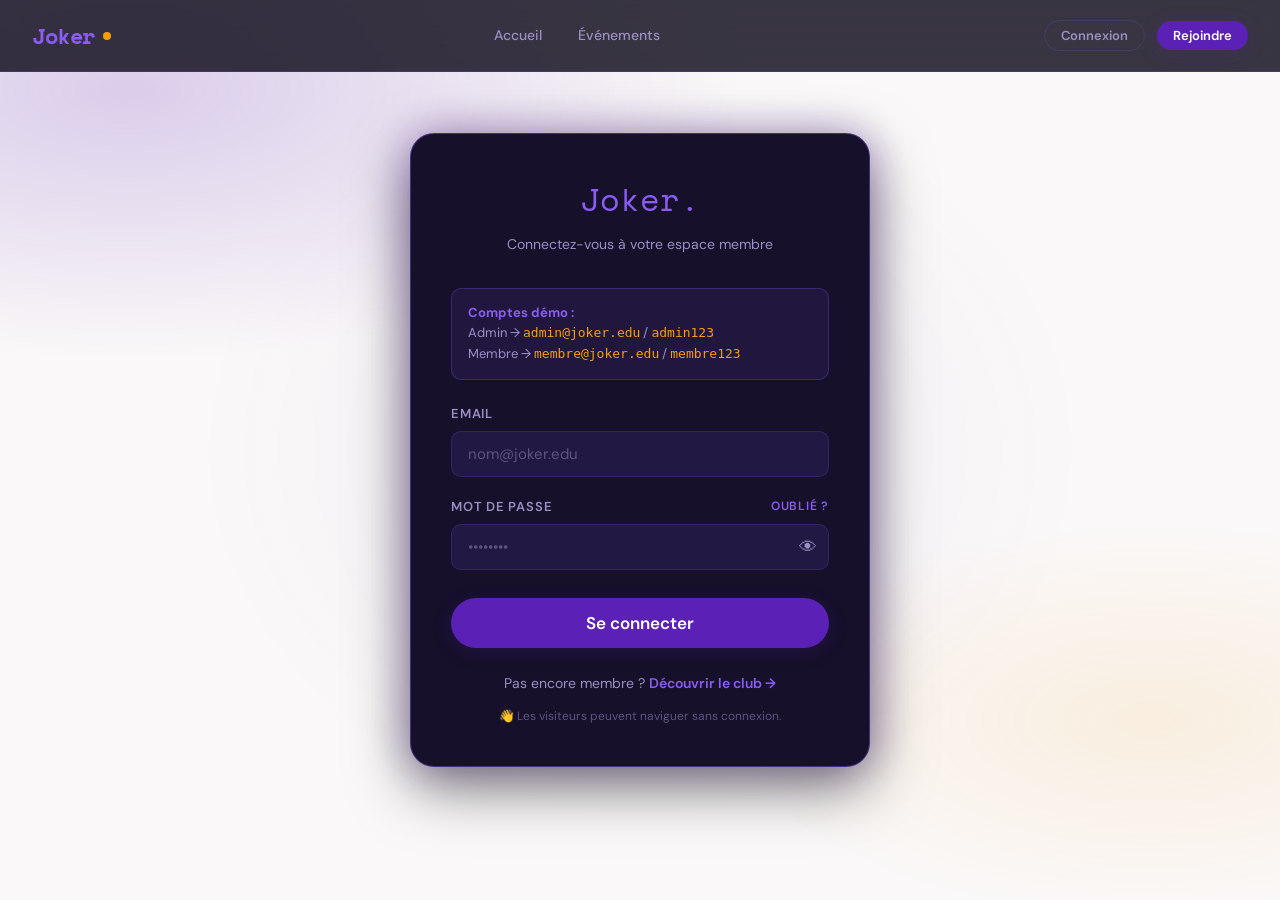
==== login.html @ bd56bf36 "first commit" ====
<!DOCTYPE html>
<html lang="fr">
<head>
  <meta charset="utf-8"/>
  <meta name="viewport" content="width=device-width, initial-scale=1.0"/>
  <title>Connexion — Joker University Club</title>
  <link rel="stylesheet" href="css/styles.css"/>
</head>
<body>

  <div id="nav-root"></div>

  <div class="login-page">
    <div class="login-card anim-scale">

      <div class="login-logo">Joker.</div>
      <p class="login-sub">Connectez-vous à votre espace membre</p>

      <!-- Demo info -->
      <div style="background:rgba(139,92,246,0.1);border:1px solid rgba(139,92,246,0.25);border-radius:var(--radius-md);padding:0.875rem 1rem;margin-bottom:1.5rem;font-size:0.8125rem;color:var(--text-muted);">
        <strong style="color:var(--primary-light);">Comptes démo :</strong><br>
        Admin → <code style="color:var(--accent);">admin@joker.edu</code> / <code style="color:var(--accent);">admin123</code><br>
        Membre → <code style="color:var(--accent);">membre@joker.edu</code> / <code style="color:var(--accent);">membre123</code>
      </div>

      <form id="login-form">
        <div class="form-group">
          <label class="form-label">Email</label>
          <input class="form-input" id="login-email" type="email" placeholder="nom@joker.edu" required/>
          <div class="form-error" id="err-email">Email invalide.</div>
        </div>
        <div class="form-group">
          <label class="form-label" style="display:flex;justify-content:space-between;">
            <span>Mot de passe</span>
            <a href="#" style="font-size:0.75rem;color:var(--primary-light);">Oublié ?</a>
          </label>
          <div style="position:relative;">
            <input class="form-input" id="login-password" type="password" placeholder="••••••••" required
                   style="padding-right:2.75rem;"/>
            <button type="button" id="toggle-pwd"
                    style="position:absolute;right:0.75rem;top:50%;transform:translateY(-50%);background:none;border:none;color:var(--text-muted);cursor:pointer;font-size:1.125rem;">
              👁
            </button>
          </div>
          <div class="form-error" id="err-password">Mot de passe incorrect.</div>
        </div>

        <button type="submit" class="btn btn-primary btn-block btn-lg" id="login-btn"
                style="margin-top:0.5rem;">
          Se connecter
        </button>
      </form>

      <p style="text-align:center;margin-top:1.5rem;font-size:0.875rem;color:var(--text-muted);">
        Pas encore membre ?
        <a href="index.html" style="color:var(--primary-light);font-weight:600;">
          Découvrir le club →
        </a>
      </p>

      <p style="text-align:center;margin-top:0.75rem;font-size:0.75rem;color:var(--text-faint);">
        👋 Les visiteurs peuvent naviguer sans connexion.
      </p>
    </div>
  </div>

  <div id="toast-container"></div>

  <script src="js/navigation.js"></script>
  <script src="js/login.js"></script>
</body>
</html>
---- css/styles.css ----
/* ============================================================
   JOKER UNIVERSITY CLUB — Global Styles
   Font: Clash Display + DM Sans
   Theme: Bold editorial, deep violet + amber accent
   ============================================================ */

@import url('https://fonts.googleapis.com/css2?family=DM+Sans:ital,wght@0,300;0,400;0,500;0,600;0,700;1,400&family=Space+Mono:wght@400;700&display=swap');

/* --- Design Tokens --- */
:root {
  --primary:        #5b21b6;
  --primary-dark:   #3b0e8f;
  --primary-light:  #8b5cf6;
  --primary-glow:   rgba(91,33,182,0.18);
  --accent:         #f59e0b;
  --accent-dark:    #d97706;
  --accent-light:   #fde68a;
  --danger:         #dc2626;
  --success:        #059669;
  --warning:        #d97706;

  --bg:             #faf8f8;
  --bg-card:        #16102a;
  --bg-card-hover:  #1e1638;
  --bg-elevated:    #211843;
  --border:         rgba(139,92,246,0.18);
  --border-bright:  rgba(139,92,246,0.4);

  --text:           #f0ebff;
  --text-muted:     #9b8fc4;
  --text-faint:     #5e5480;

  --font-display:   'Space Mono', monospace;
  --font-body:      'DM Sans', sans-serif;

  --radius-sm:  0.375rem;
  --radius-md:  0.625rem;
  --radius-lg:  1rem;
  --radius-xl:  1.5rem;
  --radius-full: 9999px;

  --shadow-sm:  0 2px 8px rgba(0,0,0,0.3);
  --shadow-md:  0 8px 32px rgba(0,0,0,0.4);
  --shadow-lg:  0 20px 60px rgba(0,0,0,0.5);
  --shadow-glow: 0 0 40px rgba(91,33,182,0.35);
  --shadow-accent: 0 0 40px rgba(245,158,11,0.25);

  --nav-h: 72px;
  --transition: 0.22s cubic-bezier(0.4,0,0.2,1);
}

/* --- Reset --- */
*, *::before, *::after { box-sizing: border-box; margin: 0; padding: 0; }
html { scroll-behavior: smooth; }
body {
  font-family: var(--font-body);
  background: var(--bg);
  color: var(--text);
  line-height: 1.6;
  -webkit-font-smoothing: antialiased;
  overflow-x: hidden;
}
img { max-width: 100%; display: block; }
a { text-decoration: none; color: inherit; }
input, select, button, textarea { font-family: var(--font-body); }
ul { list-style: none; }

/* --- Animated background --- */
body::before {
  content: '';
  position: fixed;
  inset: 0;
  background:
    radial-gradient(ellipse 80% 50% at 10% 10%, rgba(91,33,182,0.2) 0%, transparent 60%),
    radial-gradient(ellipse 60% 40% at 90% 80%, rgba(245,158,11,0.1) 0%, transparent 55%),
    radial-gradient(ellipse 50% 60% at 50% 50%, rgba(91,33,182,0.05) 0%, transparent 70%);
  pointer-events: none;
  z-index: 0;
}

/* ============================================================
   NAVIGATION
   ============================================================ */
.nav-header {
  position: fixed;
  top: 0; left: 0; right: 0;
  height: var(--nav-h);
  z-index: 100;
  background: rgba(14,10,26,0.82);
  backdrop-filter: blur(24px);
  -webkit-backdrop-filter: blur(24px);
  border-bottom: 1px solid var(--border);
}
.nav-inner {
  max-width: 1320px;
  margin: 0 auto;
  height: 100%;
  padding: 0 2rem;
  display: flex;
  align-items: center;
  justify-content: space-between;
  gap: 2rem;
}
.nav-logo {
  font-family: var(--font-display);
  font-size: 1.375rem;
  font-weight: 700;
  color: var(--primary-light);
  letter-spacing: -0.02em;
  cursor: pointer;
  transition: color var(--transition);
  display: flex;
  align-items: center;
  gap: 0.5rem;
}
.nav-logo .logo-dot {
  width: 8px; height: 8px;
  background: var(--accent);
  border-radius: 50%;
  display: inline-block;
  animation: pulse-dot 2s infinite;
}
@keyframes pulse-dot {
  0%,100% { opacity: 1; transform: scale(1); }
  50% { opacity: 0.5; transform: scale(0.7); }
}
.nav-links {
  display: flex;
  align-items: center;
  gap: 0.25rem;
}
.nav-links a {
  font-size: 0.875rem;
  font-weight: 500;
  color: var(--text-muted);
  padding: 0.5rem 1rem;
  border-radius: var(--radius-md);
  transition: color var(--transition), background var(--transition);
  position: relative;
}
.nav-links a:hover { color: var(--text); background: rgba(255,255,255,0.05); }
.nav-links a.active { color: var(--primary-light); }
.nav-links a.active::after {
  content: '';
  position: absolute;
  bottom: 2px; left: 50%;
  transform: translateX(-50%);
  width: 4px; height: 4px;
  background: var(--accent);
  border-radius: 50%;
}
.nav-actions { display: flex; align-items: center; gap: 0.75rem; }

/* User badge shown when logged in */
.nav-user-badge {
  display: none;
  align-items: center;
  gap: 0.5rem;
  padding: 0.375rem 0.875rem;
  background: var(--bg-elevated);
  border: 1px solid var(--border);
  border-radius: var(--radius-full);
  font-size: 0.8125rem;
  font-weight: 600;
  color: var(--primary-light);
}
.nav-user-badge.visible { display: flex; }
.nav-user-dot {
  width: 7px; height: 7px;
  background: var(--success);
  border-radius: 50%;
}

/* ============================================================
   BUTTONS
   ============================================================ */
.btn {
  display: inline-flex;
  align-items: center;
  justify-content: center;
  gap: 0.5rem;
  padding: 0.625rem 1.5rem;
  border-radius: var(--radius-full);
  font-family: var(--font-body);
  font-size: 0.9375rem;
  font-weight: 600;
  border: none;
  cursor: pointer;
  transition: all var(--transition);
  white-space: nowrap;
  position: relative;
  overflow: hidden;
}
.btn::after {
  content: '';
  position: absolute;
  inset: 0;
  background: rgba(255,255,255,0);
  transition: background 0.15s;
}
.btn:hover::after { background: rgba(255,255,255,0.07); }
.btn:active { transform: scale(0.96); }

.btn-primary {
  background: var(--primary);
  color: #fff;
  box-shadow: 0 4px 20px var(--primary-glow);
}
.btn-primary:hover { background: var(--primary-dark); box-shadow: var(--shadow-glow); }

.btn-accent {
  background: var(--accent);
  color: #1a0e00;
  box-shadow: 0 4px 20px rgba(245,158,11,0.25);
}
.btn-accent:hover { background: var(--accent-dark); box-shadow: var(--shadow-accent); }

.btn-outline {
  background: transparent;
  color: var(--primary-light);
  border: 1.5px solid var(--border-bright);
}
.btn-outline:hover { background: var(--primary-glow); border-color: var(--primary-light); }

.btn-ghost {
  background: transparent;
  color: var(--text-muted);
  border: 1.5px solid var(--border);
}
.btn-ghost:hover { color: var(--text); background: rgba(255,255,255,0.05); }

.btn-danger {
  background: var(--danger);
  color: #fff;
}
.btn-danger:hover { background: #b91c1c; }

.btn-sm { padding: 0.375rem 1rem; font-size: 0.8125rem; }
.btn-lg { padding: 0.875rem 2.5rem; font-size: 1.0625rem; }
.btn-block { width: 100%; }

.btn-icon {
  width: 36px; height: 36px;
  padding: 0;
  border-radius: var(--radius-md);
  background: var(--bg-elevated);
  border: 1px solid var(--border);
  color: var(--text-muted);
  display: inline-flex;
  align-items: center;
  justify-content: center;
  cursor: pointer;
  transition: all var(--transition);
}
.btn-icon:hover { color: var(--text); border-color: var(--border-bright); }
.btn-icon svg { width: 16px; height: 16px; }

/* ============================================================
   LAYOUT
   ============================================================ */
.page-wrapper {
  padding-top: var(--nav-h);
  min-height: 100vh;
  position: relative;
  z-index: 1;
}
.container {
  max-width: 1320px;
  margin: 0 auto;
  padding: 0 2rem;
}
.section { padding: 5rem 0; }
.section-sm { padding: 3rem 0; }

/* ============================================================
   CARDS
   ============================================================ */
.card {
  background: var(--bg-card);
  border: 1px solid var(--border);
  border-radius: var(--radius-lg);
  transition: transform var(--transition), box-shadow var(--transition), border-color var(--transition);
  overflow: hidden;
}
.card:hover {
  transform: translateY(-4px);
  box-shadow: var(--shadow-lg);
  border-color: var(--border-bright);
}

/* ============================================================
   BADGES
   ============================================================ */
.badge {
  display: inline-flex;
  align-items: center;
  gap: 0.3rem;
  padding: 0.2rem 0.7rem;
  border-radius: var(--radius-full);
  font-size: 0.6875rem;
  font-weight: 700;
  text-transform: uppercase;
  letter-spacing: 0.07em;
}
.badge-primary  { background: rgba(91,33,182,0.25); color: var(--primary-light); border: 1px solid rgba(91,33,182,0.4); }
.badge-accent   { background: rgba(245,158,11,0.2); color: var(--accent); border: 1px solid rgba(245,158,11,0.35); }
.badge-success  { background: rgba(5,150,105,0.2); color: #34d399; border: 1px solid rgba(5,150,105,0.35); }
.badge-danger   { background: rgba(220,38,38,0.2); color: #f87171; border: 1px solid rgba(220,38,38,0.35); }
.badge-muted    { background: rgba(255,255,255,0.06); color: var(--text-muted); border: 1px solid var(--border); }

/* ============================================================
   FORMS
   ============================================================ */
.form-group { margin-bottom: 1.25rem; }
.form-label {
  display: block;
  font-size: 0.8125rem;
  font-weight: 600;
  color: var(--text-muted);
  margin-bottom: 0.4rem;
  text-transform: uppercase;
  letter-spacing: 0.06em;
}
.form-input, .form-select, .form-textarea {
  width: 100%;
  background: var(--bg-elevated);
  border: 1px solid var(--border);
  border-radius: var(--radius-md);
  padding: 0.75rem 1rem;
  font-family: var(--font-body);
  font-size: 0.9375rem;
  color: var(--text);
  outline: none;
  transition: border-color var(--transition), box-shadow var(--transition);
}
.form-input:focus, .form-select:focus, .form-textarea:focus {
  border-color: var(--primary-light);
  box-shadow: 0 0 0 3px rgba(139,92,246,0.15);
}
.form-input::placeholder, .form-textarea::placeholder { color: var(--text-faint); }
.form-select { cursor: pointer; }
.form-select option { background: var(--bg-elevated); }
.form-textarea { resize: vertical; min-height: 100px; }
.form-row { display: grid; grid-template-columns: 1fr 1fr; gap: 1rem; }
.form-error {
  font-size: 0.75rem;
  color: #f87171;
  margin-top: 0.3rem;
  display: none;
}
.form-error.show { display: block; }

/* ============================================================
   MODAL
   ============================================================ */
.modal-overlay {
  position: fixed;
  inset: 0;
  background: rgba(0,0,0,0.7);
  backdrop-filter: blur(6px);
  z-index: 200;
  display: none;
  align-items: center;
  justify-content: center;
  padding: 2rem;
  animation: fadeIn 0.2s ease;
}
.modal-overlay.open { display: flex; }
.modal {
  background: var(--bg-card);
  border: 1px solid var(--border-bright);
  border-radius: var(--radius-xl);
  padding: 2rem;
  width: 100%;
  max-width: 520px;
  max-height: 90vh;
  overflow-y: auto;
  position: relative;
  animation: slideUp 0.3s cubic-bezier(0.16,1,0.3,1);
}
.modal-header {
  display: flex;
  align-items: center;
  justify-content: space-between;
  margin-bottom: 1.5rem;
}
.modal-title {
  font-family: var(--font-display);
  font-size: 1.125rem;
  font-weight: 700;
  color: var(--text);
}
.modal-close {
  background: none;
  border: none;
  color: var(--text-muted);
  cursor: pointer;
  font-size: 1.5rem;
  line-height: 1;
  padding: 0.25rem;
  transition: color var(--transition);
}
.modal-close:hover { color: var(--text); }

/* ============================================================
   TOAST
   ============================================================ */
#toast-container {
  position: fixed;
  bottom: 1.5rem;
  right: 1.5rem;
  z-index: 9999;
  display: flex;
  flex-direction: column;
  gap: 0.5rem;
  pointer-events: none;
}
.toast {
  padding: 0.875rem 1.25rem;
  border-radius: var(--radius-md);
  font-size: 0.875rem;
  font-weight: 600;
  color: #fff;
  pointer-events: auto;
  animation: slideUp 0.3s cubic-bezier(0.16,1,0.3,1);
  display: flex;
  align-items: center;
  gap: 0.625rem;
  min-width: 260px;
  max-width: 360px;
  border: 1px solid rgba(255,255,255,0.12);
  backdrop-filter: blur(12px);
}
.toast.success  { background: rgba(5,150,105,0.9); }
.toast.error    { background: rgba(220,38,38,0.9); }
.toast.warning  { background: rgba(217,119,6,0.9); }
.toast.info     { background: rgba(91,33,182,0.9); }
.toast.removing {
  opacity: 0;
  transform: translateX(16px);
  transition: all 0.25s ease;
}

/* ============================================================
   FOOTER
   ============================================================ */
.site-footer {
  background: var(--bg-card);
  border-top: 1px solid var(--border);
  padding: 3rem 0 2rem;
  position: relative;
  z-index: 1;
}
.footer-grid {
  display: grid;
  grid-template-columns: 1fr 1fr 1fr 1fr;
  gap: 2rem;
}
.footer-brand-name {
  font-family: var(--font-display);
  font-size: 1.25rem;
  color: var(--primary-light);
  margin-bottom: 0.75rem;
}
.footer-brand-desc { font-size: 0.875rem; color: var(--text-muted); line-height: 1.7; }
.footer-col-title {
  font-size: 0.6875rem;
  font-weight: 700;
  text-transform: uppercase;
  letter-spacing: 0.1em;
  color: var(--text-faint);
  margin-bottom: 1rem;
}
.footer-col ul { display: flex; flex-direction: column; gap: 0.5rem; }
.footer-col a { font-size: 0.875rem; color: var(--text-muted); transition: color var(--transition); }
.footer-col a:hover { color: var(--primary-light); }
.footer-bottom {
  margin-top: 2.5rem;
  padding-top: 1.5rem;
  border-top: 1px solid var(--border);
  display: flex;
  justify-content: space-between;
  align-items: center;
  flex-wrap: wrap;
  gap: 1rem;
  font-size: 0.75rem;
  color: var(--text-faint);
}

/* ============================================================
   PAGE-SPECIFIC: HERO
   ============================================================ */
.hero {
  padding: 7rem 0 5rem;
  text-align: center;
  position: relative;
}
.hero-eyebrow {
  display: inline-flex;
  align-items: center;
  gap: 0.5rem;
  padding: 0.375rem 1rem;
  background: rgba(139,92,246,0.12);
  border: 1px solid rgba(139,92,246,0.3);
  border-radius: var(--radius-full);
  font-size: 0.8125rem;
  font-weight: 600;
  color: var(--primary-light);
  letter-spacing: 0.04em;
  margin-bottom: 1.5rem;
}
.hero-eyebrow .dot { width: 6px; height: 6px; background: var(--accent); border-radius: 50%; }
.hero-title {
  font-family: var(--font-display);
  font-size: clamp(2.5rem, 6vw, 4.5rem);
  font-weight: 700;
  line-height: 1.08;
  letter-spacing: -0.03em;
  margin-bottom: 1.5rem;
}
.hero-title .highlight {
  color: var(--primary-light);
  position: relative;
}
.hero-title .accent { color: var(--accent); }
.hero-sub {
  font-size: 1.125rem;
  color: var(--text-muted);
  max-width: 540px;
  margin: 0 auto 2.5rem;
  line-height: 1.75;
}
.hero-actions { display: flex; align-items: center; justify-content: center; gap: 1rem; flex-wrap: wrap; }

/* Stats row */
.stats-row {
  display: flex;
  align-items: center;
  justify-content: center;
  gap: 3rem;
  flex-wrap: wrap;
  padding: 2rem 0;
}
.stat-item { text-align: center; }
.stat-value {
  font-family: var(--font-display);
  font-size: 2rem;
  font-weight: 700;
  color: var(--primary-light);
  line-height: 1;
}
.stat-label { font-size: 0.75rem; color: var(--text-muted); text-transform: uppercase; letter-spacing: 0.08em; margin-top: 0.25rem; }

/* ============================================================
   EVENT CARDS
   ============================================================ */
.events-grid {
  display: grid;
  grid-template-columns: repeat(auto-fill, minmax(320px, 1fr));
  gap: 1.5rem;
}
.event-card {
  background: var(--bg-card);
  border: 1px solid var(--border);
  border-radius: var(--radius-lg);
  overflow: hidden;
  transition: transform var(--transition), box-shadow var(--transition), border-color var(--transition);
  display: flex;
  flex-direction: column;
}
.event-card:hover {
  transform: translateY(-6px);
  box-shadow: 0 24px 60px rgba(0,0,0,0.5), var(--shadow-glow);
  border-color: var(--border-bright);
}
.event-img {
  height: 180px;
  position: relative;
  overflow: hidden;
  background: linear-gradient(135deg, var(--primary-dark), var(--bg-elevated));
  display: flex;
  align-items: center;
  justify-content: center;
}
.event-img-emoji { font-size: 3.5rem; }
.event-img-overlay {
  position: absolute;
  inset: 0;
  background: linear-gradient(to bottom, transparent 40%, rgba(0,0,0,0.6));
}
.event-img-badge {
  position: absolute;
  top: 0.75rem; left: 0.75rem;
}
.event-body { padding: 1.25rem; flex: 1; display: flex; flex-direction: column; }
.event-meta {
  display: flex;
  align-items: center;
  gap: 0.75rem;
  font-size: 0.75rem;
  color: var(--text-faint);
  margin-bottom: 0.625rem;
}
.event-title {
  font-family: var(--font-display);
  font-size: 1rem;
  font-weight: 700;
  color: var(--text);
  margin-bottom: 0.5rem;
  line-height: 1.35;
}
.event-desc {
  font-size: 0.875rem;
  color: var(--text-muted);
  line-height: 1.6;
  flex: 1;
  margin-bottom: 1.25rem;
}
.event-footer {
  display: flex;
  align-items: center;
  justify-content: space-between;
  padding-top: 1rem;
  border-top: 1px solid var(--border);
  gap: 0.5rem;
}
.event-participants {
  font-size: 0.75rem;
  color: var(--text-muted);
  display: flex;
  align-items: center;
  gap: 0.375rem;
}

/* ============================================================
   MEETING CARDS (GRID)
   ============================================================ */
.meetings-grid {
  display: grid;
  grid-template-columns: repeat(auto-fill, minmax(280px, 1fr));
  gap: 1.25rem;
}
.meeting-card {
  background: var(--bg-card);
  border: 1px solid var(--border);
  border-radius: var(--radius-lg);
  padding: 1.5rem;
  transition: transform var(--transition), border-color var(--transition);
}
.meeting-card:hover { transform: translateY(-3px); border-color: var(--border-bright); }
.meeting-card-header {
  display: flex;
  align-items: flex-start;
  justify-content: space-between;
  margin-bottom: 1rem;
}
.meeting-type-icon {
  width: 44px; height: 44px;
  border-radius: var(--radius-md);
  background: var(--primary-glow);
  border: 1px solid rgba(139,92,246,0.3);
  display: flex;
  align-items: center;
  justify-content: center;
  font-size: 1.25rem;
}
.meeting-title {
  font-family: var(--font-display);
  font-size: 0.9375rem;
  font-weight: 700;
  color: var(--text);
  margin-bottom: 0.375rem;
}
.meeting-meta { font-size: 0.8125rem; color: var(--text-muted); }

/* ============================================================
   TASK ITEMS
   ============================================================ */
.task-list { display: flex; flex-direction: column; gap: 0.625rem; }
.task-item {
  background: var(--bg-card);
  border: 1px solid var(--border);
  border-radius: var(--radius-md);
  padding: 1rem 1.25rem;
  display: flex;
  align-items: center;
  gap: 1rem;
  transition: all var(--transition);
}
.task-item:hover { border-color: var(--border-bright); background: var(--bg-card-hover); }
.task-item.done { opacity: 0.5; }
.task-item.done .task-title { text-decoration: line-through; }
.task-check {
  width: 20px; height: 20px;
  border-radius: 5px;
  border: 2px solid var(--border-bright);
  background: transparent;
  cursor: pointer;
  display: flex;
  align-items: center;
  justify-content: center;
  transition: all var(--transition);
  flex-shrink: 0;
}
.task-check.checked { background: var(--primary); border-color: var(--primary); }
.task-check.checked::after { content: '✓'; font-size: 0.75rem; color: #fff; }
.task-title { font-weight: 500; font-size: 0.9375rem; flex: 1; }
.task-due { font-size: 0.75rem; color: var(--text-muted); }
.task-priority-bar {
  width: 4px;
  align-self: stretch;
  border-radius: 4px;
  flex-shrink: 0;
}
.priority-high { background: var(--danger); }
.priority-med  { background: var(--accent); }
.priority-low  { background: var(--success); }

/* ============================================================
   DASHBOARD COMPONENTS
   ============================================================ */
.dash-grid {
  display: grid;
  grid-template-columns: repeat(auto-fill, minmax(220px, 1fr));
  gap: 1.25rem;
  margin-bottom: 2.5rem;
}
.dash-card {
  background: var(--bg-card);
  border: 1px solid var(--border);
  border-radius: var(--radius-lg);
  padding: 1.5rem;
  transition: all var(--transition);
}
.dash-card:hover { border-color: var(--border-bright); box-shadow: var(--shadow-md); }
.dash-card-icon {
  font-size: 2rem;
  margin-bottom: 0.75rem;
}
.dash-card-value {
  font-family: var(--font-display);
  font-size: 2rem;
  font-weight: 700;
  color: var(--primary-light);
  line-height: 1;
  margin-bottom: 0.25rem;
}
.dash-card-label { font-size: 0.8125rem; color: var(--text-muted); }

.section-header {
  display: flex;
  align-items: center;
  justify-content: space-between;
  margin-bottom: 1.25rem;
  flex-wrap: wrap;
  gap: 0.75rem;
}
.section-title {
  font-family: var(--font-display);
  font-size: 1.125rem;
  font-weight: 700;
  color: var(--text);
}

/* Members table */
.members-table {
  width: 100%;
  border-collapse: collapse;
  font-size: 0.875rem;
}
.members-table th {
  text-align: left;
  padding: 0.75rem 1rem;
  font-size: 0.6875rem;
  font-weight: 700;
  text-transform: uppercase;
  letter-spacing: 0.08em;
  color: var(--text-faint);
  border-bottom: 1px solid var(--border);
}
.members-table td {
  padding: 0.875rem 1rem;
  border-bottom: 1px solid rgba(139,92,246,0.07);
  color: var(--text-muted);
  transition: background var(--transition);
}
.members-table tr:hover td { background: rgba(255,255,255,0.02); }
.member-name { font-weight: 600; color: var(--text); }
.member-avatar {
  width: 32px; height: 32px;
  border-radius: 50%;
  background: linear-gradient(135deg, var(--primary), var(--primary-light));
  display: inline-flex;
  align-items: center;
  justify-content: center;
  font-size: 0.8125rem;
  font-weight: 700;
  color: #fff;
  margin-right: 0.5rem;
}

/* ============================================================
   LOGIN PAGE
   ============================================================ */
.login-page {
  min-height: 100vh;
  display: flex;
  align-items: center;
  justify-content: center;
  padding: 2rem;
  position: relative;
  z-index: 1;
}
.login-card {
  background: var(--bg-card);
  border: 1px solid var(--border-bright);
  border-radius: var(--radius-xl);
  padding: 2.5rem;
  width: 100%;
  max-width: 460px;
  box-shadow: var(--shadow-lg), var(--shadow-glow);
}
.login-logo {
  text-align: center;
  font-family: var(--font-display);
  font-size: 2rem;
  color: var(--primary-light);
  margin-bottom: 0.5rem;
}
.login-sub {
  text-align: center;
  font-size: 0.875rem;
  color: var(--text-muted);
  margin-bottom: 2rem;
}
.role-pills {
  display: flex;
  background: var(--bg-elevated);
  padding: 4px;
  border-radius: var(--radius-full);
  margin-bottom: 1.75rem;
}
.role-pill {
  flex: 1;
  text-align: center;
  padding: 0.5rem;
  border-radius: var(--radius-full);
  font-size: 0.8125rem;
  font-weight: 600;
  color: var(--text-muted);
  cursor: pointer;
  transition: all var(--transition);
  border: none;
  background: transparent;
}
.role-pill.active { background: var(--primary); color: #fff; }

/* ============================================================
   PAGE HERO VARIATION (for inner pages)
   ============================================================ */
.page-hero {
  padding: 3.5rem 0 2.5rem;
  border-bottom: 1px solid var(--border);
  margin-bottom: 3rem;
}
.page-hero-inner {
  display: flex;
  align-items: flex-end;
  justify-content: space-between;
  gap: 2rem;
  flex-wrap: wrap;
}
.page-hero h1 {
  font-family: var(--font-display);
  font-size: clamp(1.75rem, 4vw, 2.75rem);
  font-weight: 700;
  line-height: 1.1;
  letter-spacing: -0.03em;
}
.page-hero p {
  color: var(--text-muted);
  margin-top: 0.5rem;
  font-size: 0.9375rem;
  max-width: 480px;
}

/* ============================================================
   FILTERS BAR
   ============================================================ */
.filters-bar {
  display: flex;
  align-items: center;
  gap: 1rem;
  margin-bottom: 2rem;
  flex-wrap: wrap;
}
.filter-pill {
  padding: 0.4375rem 1.125rem;
  border-radius: var(--radius-full);
  font-size: 0.8125rem;
  font-weight: 600;
  border: 1.5px solid var(--border);
  background: transparent;
  color: var(--text-muted);
  cursor: pointer;
  transition: all var(--transition);
}
.filter-pill:hover { border-color: var(--border-bright); color: var(--text); }
.filter-pill.active { background: var(--primary); border-color: var(--primary); color: #fff; }
.search-input-wrap { flex: 1; max-width: 280px; position: relative; }
.search-input-wrap input {
  width: 100%;
  background: var(--bg-card);
  border: 1px solid var(--border);
  border-radius: var(--radius-full);
  padding: 0.5rem 1rem 0.5rem 2.25rem;
  font-size: 0.875rem;
  color: var(--text);
  outline: none;
  transition: border-color var(--transition);
}
.search-input-wrap input:focus { border-color: var(--border-bright); }
.search-input-wrap input::placeholder { color: var(--text-faint); }
.search-icon {
  position: absolute;
  left: 0.75rem; top: 50%;
  transform: translateY(-50%);
  color: var(--text-faint);
  font-size: 0.875rem;
}

/* ============================================================
   INSCRIPTION FORM (for event registration)
   ============================================================ */
.inscription-success {
  text-align: center;
  padding: 2rem 0;
  display: none;
}
.inscription-success.show { display: block; }
.inscription-success .success-icon { font-size: 3rem; margin-bottom: 1rem; }
.inscription-success h3 {
  font-family: var(--font-display);
  font-size: 1.25rem;
  color: var(--text);
  margin-bottom: 0.5rem;
}
.inscription-success p { color: var(--text-muted); font-size: 0.9375rem; }

/* ============================================================
   ATTENDANCE
   ============================================================ */
.attendance-row {
  display: flex;
  align-items: center;
  gap: 1rem;
  padding: 0.75rem 1rem;
  border-radius: var(--radius-md);
  border: 1px solid var(--border);
  background: var(--bg-card);
  margin-bottom: 0.5rem;
  transition: all var(--transition);
}
.attendance-row.present { border-color: rgba(5,150,105,0.4); background: rgba(5,150,105,0.06); }
.attendance-check { cursor: pointer; accent-color: var(--primary); width: 18px; height: 18px; }

/* ============================================================
   ANIMATIONS
   ============================================================ */
@keyframes fadeIn   { from { opacity: 0; } to { opacity: 1; } }
@keyframes slideUp  { from { opacity: 0; transform: translateY(16px); } to { opacity: 1; transform: translateY(0); } }
@keyframes slideIn  { from { opacity: 0; transform: translateX(-20px); } to { opacity: 1; transform: translateX(0); } }
@keyframes scaleIn  { from { opacity: 0; transform: scale(0.92); } to { opacity: 1; transform: scale(1); } }
@keyframes glow     { 0%,100% { box-shadow: 0 0 20px rgba(91,33,182,0.2); } 50% { box-shadow: 0 0 40px rgba(91,33,182,0.45); } }

.anim-fade { animation: fadeIn 0.4s ease; }
.anim-up   { animation: slideUp 0.4s cubic-bezier(0.16,1,0.3,1); }
.anim-scale { animation: scaleIn 0.35s cubic-bezier(0.16,1,0.3,1); }

/* Staggered children */
.stagger > * { animation: slideUp 0.5s cubic-bezier(0.16,1,0.3,1) both; }
.stagger > *:nth-child(1) { animation-delay: 0.05s; }
.stagger > *:nth-child(2) { animation-delay: 0.1s; }
.stagger > *:nth-child(3) { animation-delay: 0.15s; }
.stagger > *:nth-child(4) { animation-delay: 0.2s; }
.stagger > *:nth-child(5) { animation-delay: 0.25s; }
.stagger > *:nth-child(6) { animation-delay: 0.3s; }

/* ============================================================
   TABS
   ============================================================ */
.tab-bar {
  display: flex;
  background: var(--bg-elevated);
  padding: 4px;
  border-radius: var(--radius-full);
  gap: 2px;
}
.tab-btn {
  padding: 0.5rem 1.25rem;
  border-radius: var(--radius-full);
  border: none;
  background: transparent;
  font-family: var(--font-body);
  font-size: 0.875rem;
  font-weight: 600;
  color: var(--text-muted);
  cursor: pointer;
  transition: all var(--transition);
}
.tab-btn.active { background: var(--primary); color: #fff; }
.tab-content { display: none; }
.tab-content.active { display: block; animation: fadeIn 0.25s ease; }

/* ============================================================
   EMPTY STATE
   ============================================================ */
.empty-state {
  text-align: center;
  padding: 3rem 2rem;
  color: var(--text-muted);
}
.empty-state-icon { font-size: 2.5rem; margin-bottom: 0.75rem; }
.empty-state h3 { font-family: var(--font-display); margin-bottom: 0.5rem; color: var(--text); }

/* ============================================================
   RESPONSIVE
   ============================================================ */
@media (max-width: 1024px) {
  .footer-grid { grid-template-columns: 1fr 1fr; }
}
@media (max-width: 768px) {
  .nav-links { display: none; }
  .form-row { grid-template-columns: 1fr; }
  .footer-grid { grid-template-columns: 1fr; }
  .page-hero-inner { flex-direction: column; align-items: flex-start; }
  .events-grid { grid-template-columns: 1fr; }
  .meetings-grid { grid-template-columns: 1fr; }
}
@media (max-width: 480px) {
  .hero { padding: 4rem 0 3rem; }
  .stats-row { gap: 1.5rem; }
  .login-card { padding: 1.75rem; }
}
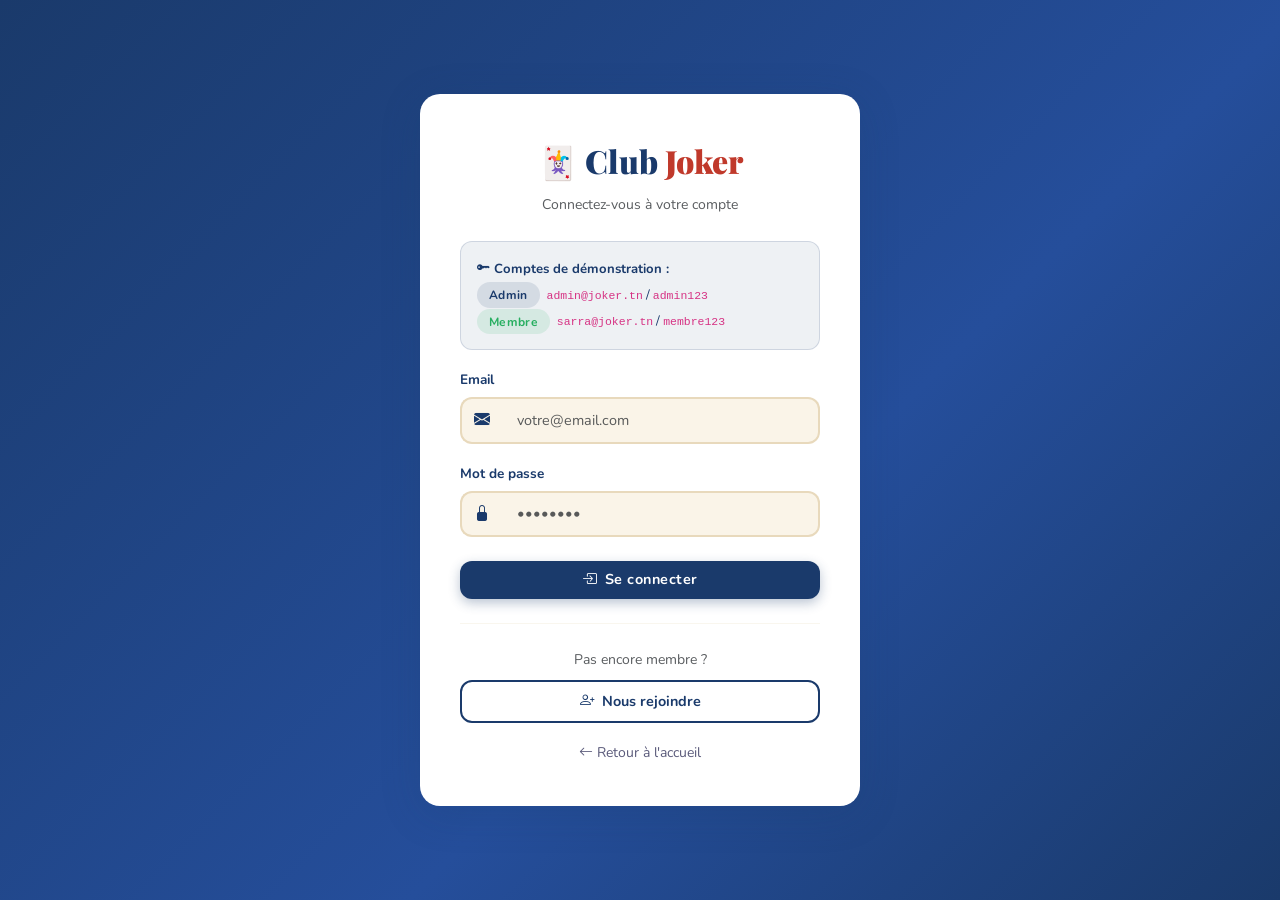
==== commit cae4fae1: "nouvelle version du projet" ====
--- a/login.html
+++ b/login.html
@@ -1,72 +1,83 @@
 <!DOCTYPE html>
 <html lang="fr">
 <head>
-  <meta charset="utf-8"/>
-  <meta name="viewport" content="width=device-width, initial-scale=1.0"/>
-  <title>Connexion — Joker University Club</title>
-  <link rel="stylesheet" href="css/styles.css"/>
+  <meta charset="UTF-8">
+  <meta name="viewport" content="width=device-width, initial-scale=1.0">
+  <title>Club Joker — Connexion</title>
+  <link rel="stylesheet" href="https://cdn.jsdelivr.net/npm/bootstrap@5.3.2/dist/css/bootstrap.min.css">
+  <link rel="stylesheet" href="https://cdn.jsdelivr.net/npm/bootstrap-icons@1.11.3/font/bootstrap-icons.css">
+  <link rel="stylesheet" href="style.css">
 </head>
-<body>
+<body data-page="login" class="login-page">
 
-  <div id="nav-root"></div>
+  <div class="container px-3">
+    <div class="d-flex justify-content-center">
+      <div class="login-card animate-fadeInUp">
 
-  <div class="login-page">
-    <div class="login-card anim-scale">
+        <!-- Logo -->
+        <div class="login-logo">🃏 Club <span>Joker</span></div>
+        <p class="text-center text-muted small mb-4">Connectez-vous à votre compte</p>
 
-      <div class="login-logo">Joker.</div>
-      <p class="login-sub">Connectez-vous à votre espace membre</p>
-
-      <!-- Demo info -->
-      <div style="background:rgba(139,92,246,0.1);border:1px solid rgba(139,92,246,0.25);border-radius:var(--radius-md);padding:0.875rem 1rem;margin-bottom:1.5rem;font-size:0.8125rem;color:var(--text-muted);">
-        <strong style="color:var(--primary-light);">Comptes démo :</strong><br>
-        Admin → <code style="color:var(--accent);">admin@joker.edu</code> / <code style="color:var(--accent);">admin123</code><br>
-        Membre → <code style="color:var(--accent);">membre@joker.edu</code> / <code style="color:var(--accent);">membre123</code>
-      </div>
-
-      <form id="login-form">
-        <div class="form-group">
-          <label class="form-label">Email</label>
-          <input class="form-input" id="login-email" type="email" placeholder="nom@joker.edu" required/>
-          <div class="form-error" id="err-email">Email invalide.</div>
-        </div>
-        <div class="form-group">
-          <label class="form-label" style="display:flex;justify-content:space-between;">
-            <span>Mot de passe</span>
-            <a href="#" style="font-size:0.75rem;color:var(--primary-light);">Oublié ?</a>
-          </label>
-          <div style="position:relative;">
-            <input class="form-input" id="login-password" type="password" placeholder="••••••••" required
-                   style="padding-right:2.75rem;"/>
-            <button type="button" id="toggle-pwd"
-                    style="position:absolute;right:0.75rem;top:50%;transform:translateY(-50%);background:none;border:none;color:var(--text-muted);cursor:pointer;font-size:1.125rem;">
-              👁
-            </button>
+        <!-- Demo Credentials -->
+        <div class="alert" style="background:rgba(26,58,107,0.07);border:1px solid rgba(26,58,107,0.15);border-radius:var(--radius);font-size:.82rem;color:var(--blue)" role="alert">
+          <strong><i class="bi bi-key-fill me-1"></i>Comptes de démonstration :</strong><br>
+          <div class="mt-1">
+            <span class="badge-status active me-1">Admin</span>
+            <code>admin@joker.tn</code> / <code>admin123</code>
           </div>
-          <div class="form-error" id="err-password">Mot de passe incorrect.</div>
+          <div class="mt-1">
+            <span class="badge-status accepted me-1">Membre</span>
+            <code>sarra@joker.tn</code> / <code>membre123</code>
+          </div>
         </div>
 
-        <button type="submit" class="btn btn-primary btn-block btn-lg" id="login-btn"
-                style="margin-top:0.5rem;">
-          Se connecter
-        </button>
-      </form>
+        <!-- Form -->
+        <form id="login-form" class="form-joker mt-3">
+          <div class="mb-3">
+            <label for="login-email" class="form-label">Email</label>
+            <div class="input-group">
+              <span class="input-group-text" style="background:var(--beige-light);border:2px solid var(--beige-dark);border-right:none;border-radius:var(--radius) 0 0 var(--radius)">
+                <i class="bi bi-envelope-fill text-blue"></i>
+              </span>
+              <input type="email" class="form-control" id="login-email" placeholder="votre@email.com"
+                style="border-left:none;border-radius:0 var(--radius) var(--radius) 0" required>
+            </div>
+          </div>
+          <div class="mb-4">
+            <label for="login-password" class="form-label">Mot de passe</label>
+            <div class="input-group">
+              <span class="input-group-text" style="background:var(--beige-light);border:2px solid var(--beige-dark);border-right:none;border-radius:var(--radius) 0 0 var(--radius)">
+                <i class="bi bi-lock-fill text-blue"></i>
+              </span>
+              <input type="password" class="form-control" id="login-password" placeholder="••••••••"
+                style="border-left:none;border-radius:0 var(--radius) var(--radius) 0" required>
+            </div>
+          </div>
+          <button type="submit" class="btn btn-joker-blue w-100 py-2">
+            <i class="bi bi-box-arrow-in-right me-2"></i>Se connecter
+          </button>
+        </form>
 
-      <p style="text-align:center;margin-top:1.5rem;font-size:0.875rem;color:var(--text-muted);">
-        Pas encore membre ?
-        <a href="index.html" style="color:var(--primary-light);font-weight:600;">
-          Découvrir le club →
-        </a>
-      </p>
+        <hr style="border-color:var(--beige-dark);margin:1.5rem 0">
 
-      <p style="text-align:center;margin-top:0.75rem;font-size:0.75rem;color:var(--text-faint);">
-        👋 Les visiteurs peuvent naviguer sans connexion.
-      </p>
+        <div class="text-center">
+          <p class="small text-muted mb-2">Pas encore membre ?</p>
+          <a href="index.html#rejoindre" class="btn btn-joker-outline w-100">
+            <i class="bi bi-person-plus me-2"></i>Nous rejoindre
+          </a>
+        </div>
+
+        <div class="text-center mt-3">
+          <a href="index.html" class="small" style="color:var(--text-muted)">
+            <i class="bi bi-arrow-left me-1"></i>Retour à l'accueil
+          </a>
+        </div>
+
+      </div>
     </div>
   </div>
 
-  <div id="toast-container"></div>
-
-  <script src="js/navigation.js"></script>
-  <script src="js/login.js"></script>
+  <script src="https://cdn.jsdelivr.net/npm/bootstrap@5.3.2/dist/js/bootstrap.bundle.min.js"></script>
+  <script src="script.js"></script>
 </body>
 </html>
--- a/style.css
+++ b/style.css
@@ -0,0 +1,820 @@
+/* ============================================================
+   JOKER CLUB — style.css
+   Palette : beige (#F5ECD7), bleu (#1A3A6B), rouge (#C0392B)
+   ============================================================ */
+
+@import url('https://fonts.googleapis.com/css2?family=Playfair+Display:wght@700;900&family=Nunito:wght@400;500;600;700&display=swap');
+
+/* ── CSS Variables ── */
+:root {
+  --beige:       #F5ECD7;
+  --beige-dark:  #E8D9BC;
+  --beige-light: #FAF4E8;
+  --blue:        #1A3A6B;
+  --blue-mid:    #254E9B;
+  --blue-light:  #3A6BC0;
+  --red:         #C0392B;
+  --red-dark:    #96281B;
+  --red-light:   #E74C3C;
+  --text-dark:   #1A1A2E;
+  --text-muted:  #5A5A7A;
+  --white:       #FFFFFF;
+  --shadow-sm:   0 2px 8px rgba(26,58,107,0.10);
+  --shadow-md:   0 4px 20px rgba(26,58,107,0.15);
+  --shadow-lg:   0 8px 40px rgba(26,58,107,0.20);
+  --radius:      12px;
+  --radius-lg:   20px;
+  --transition:  0.3s cubic-bezier(0.4,0,0.2,1);
+}
+
+/* ── Reset & Base ── */
+*, *::before, *::after { box-sizing: border-box; margin: 0; padding: 0; }
+
+html { scroll-behavior: smooth; }
+
+body {
+  font-family: 'Nunito', sans-serif;
+  background: var(--beige-light);
+  color: var(--text-dark);
+  line-height: 1.7;
+  overflow-x: hidden;
+}
+
+h1, h2, h3, h4, h5 {
+  font-family: 'Playfair Display', serif;
+  font-weight: 700;
+}
+
+a { text-decoration: none; transition: color var(--transition); }
+
+/* ── Navbar ── */
+.navbar-joker {
+  background: var(--blue) !important;
+  padding: 0.85rem 0;
+  box-shadow: var(--shadow-md);
+  position: sticky;
+  top: 0;
+  z-index: 1050;
+}
+
+.navbar-joker .navbar-brand {
+  font-family: 'Playfair Display', serif;
+  font-size: 1.6rem;
+  font-weight: 900;
+  color: var(--beige) !important;
+  letter-spacing: 1px;
+  display: flex;
+  align-items: center;
+  gap: 0.5rem;
+}
+
+.navbar-joker .navbar-brand .brand-dot {
+  width: 10px; height: 10px;
+  background: var(--red);
+  border-radius: 50%;
+  display: inline-block;
+}
+
+.navbar-joker .nav-link {
+  color: var(--beige) !important;
+  font-weight: 600;
+  font-size: 0.95rem;
+  padding: 0.5rem 1rem !important;
+  border-radius: 8px;
+  transition: all var(--transition);
+  letter-spacing: 0.3px;
+}
+
+.navbar-joker .nav-link:hover,
+.navbar-joker .nav-link.active {
+  background: rgba(245,236,215,0.15);
+  color: var(--beige) !important;
+}
+
+.navbar-joker .navbar-toggler {
+  border-color: rgba(245,236,215,0.5);
+}
+.navbar-joker .navbar-toggler-icon {
+  background-image: url("data:image/svg+xml,%3csvg xmlns='http://www.w3.org/2000/svg' viewBox='0 0 30 30'%3e%3cpath stroke='rgba(245,236,215,0.85)' stroke-linecap='round' stroke-miterlimit='10' stroke-width='2' d='M4 7h22M4 15h22M4 23h22'/%3e%3c/svg%3e");
+}
+
+/* ── Buttons ── */
+.btn-joker-red {
+  background: var(--red);
+  color: var(--white);
+  border: none;
+  border-radius: var(--radius);
+  padding: 0.6rem 1.6rem;
+  font-weight: 700;
+  font-size: 0.9rem;
+  letter-spacing: 0.5px;
+  transition: all var(--transition);
+  box-shadow: 0 4px 12px rgba(192,57,43,0.35);
+}
+.btn-joker-red:hover {
+  background: var(--red-dark);
+  color: var(--white);
+  transform: translateY(-2px);
+  box-shadow: 0 6px 18px rgba(192,57,43,0.45);
+}
+
+.btn-joker-blue {
+  background: var(--blue);
+  color: var(--white);
+  border: none;
+  border-radius: var(--radius);
+  padding: 0.6rem 1.6rem;
+  font-weight: 700;
+  font-size: 0.9rem;
+  letter-spacing: 0.5px;
+  transition: all var(--transition);
+  box-shadow: 0 4px 12px rgba(26,58,107,0.30);
+}
+.btn-joker-blue:hover {
+  background: var(--blue-mid);
+  color: var(--white);
+  transform: translateY(-2px);
+  box-shadow: 0 6px 18px rgba(26,58,107,0.40);
+}
+
+.btn-joker-outline {
+  background: transparent;
+  color: var(--blue);
+  border: 2px solid var(--blue);
+  border-radius: var(--radius);
+  padding: 0.55rem 1.5rem;
+  font-weight: 700;
+  font-size: 0.9rem;
+  transition: all var(--transition);
+}
+.btn-joker-outline:hover {
+  background: var(--blue);
+  color: var(--white);
+  transform: translateY(-2px);
+}
+
+/* ── Hero Section ── */
+.hero-section {
+  background: linear-gradient(135deg, var(--blue) 0%, var(--blue-mid) 50%, var(--blue) 100%);
+  min-height: 92vh;
+  display: flex;
+  align-items: center;
+  position: relative;
+  overflow: hidden;
+}
+
+.hero-section::before {
+  content: '';
+  position: absolute;
+  top: -50%;
+  right: -20%;
+  width: 700px;
+  height: 700px;
+  background: radial-gradient(circle, rgba(192,57,43,0.2) 0%, transparent 70%);
+  border-radius: 50%;
+}
+
+.hero-section::after {
+  content: '';
+  position: absolute;
+  bottom: -30%;
+  left: -10%;
+  width: 500px;
+  height: 500px;
+  background: radial-gradient(circle, rgba(245,236,215,0.08) 0%, transparent 70%);
+  border-radius: 50%;
+}
+
+.hero-content { position: relative; z-index: 2; }
+
+.hero-badge {
+  display: inline-block;
+  background: rgba(192,57,43,0.2);
+  color: var(--red-light);
+  border: 1px solid rgba(192,57,43,0.4);
+  padding: 0.3rem 1rem;
+  border-radius: 50px;
+  font-size: 0.8rem;
+  font-weight: 700;
+  letter-spacing: 1.5px;
+  text-transform: uppercase;
+  margin-bottom: 1.5rem;
+}
+
+.hero-title {
+  font-size: clamp(2.5rem, 6vw, 5rem);
+  color: var(--beige);
+  line-height: 1.1;
+  margin-bottom: 1.5rem;
+}
+
+.hero-title span { color: var(--red-light); }
+
+.hero-subtitle {
+  color: rgba(245,236,215,0.8);
+  font-size: 1.15rem;
+  margin-bottom: 2.5rem;
+  max-width: 520px;
+}
+
+.hero-stats {
+  display: flex;
+  gap: 2.5rem;
+  margin-top: 3rem;
+}
+
+.hero-stat { text-align: center; }
+.hero-stat .stat-num {
+  font-family: 'Playfair Display', serif;
+  font-size: 2.2rem;
+  font-weight: 900;
+  color: var(--beige);
+  display: block;
+}
+.hero-stat .stat-label {
+  color: rgba(245,236,215,0.65);
+  font-size: 0.8rem;
+  font-weight: 600;
+  letter-spacing: 0.5px;
+}
+
+.hero-card-float {
+  background: rgba(245,236,215,0.08);
+  backdrop-filter: blur(20px);
+  border: 1px solid rgba(245,236,215,0.15);
+  border-radius: var(--radius-lg);
+  padding: 2rem;
+  position: relative;
+  z-index: 2;
+}
+
+.hero-card-float .card-icon {
+  width: 56px; height: 56px;
+  background: var(--red);
+  border-radius: 14px;
+  display: flex;
+  align-items: center;
+  justify-content: center;
+  font-size: 1.5rem;
+  color: var(--white);
+  margin-bottom: 1rem;
+}
+
+/* ── Section Headings ── */
+.section-heading { margin-bottom: 3rem; }
+.section-heading .overline {
+  font-size: 0.78rem;
+  font-weight: 700;
+  letter-spacing: 2px;
+  text-transform: uppercase;
+  color: var(--red);
+  margin-bottom: 0.75rem;
+  display: block;
+}
+.section-heading h2 {
+  font-size: clamp(1.8rem, 4vw, 2.8rem);
+  color: var(--blue);
+  line-height: 1.2;
+}
+.section-heading p {
+  color: var(--text-muted);
+  font-size: 1.05rem;
+  max-width: 560px;
+}
+.section-divider {
+  width: 60px; height: 4px;
+  background: linear-gradient(90deg, var(--red), var(--blue-light));
+  border-radius: 2px;
+  margin: 1rem 0;
+}
+
+/* ── Cards ── */
+.joker-card {
+  background: var(--white);
+  border-radius: var(--radius-lg);
+  border: none;
+  box-shadow: var(--shadow-sm);
+  transition: all var(--transition);
+  overflow: hidden;
+}
+.joker-card:hover {
+  box-shadow: var(--shadow-lg);
+  transform: translateY(-6px);
+}
+
+.joker-card .card-header-colored {
+  background: linear-gradient(135deg, var(--blue), var(--blue-mid));
+  padding: 1.5rem;
+  color: var(--beige);
+}
+
+.joker-card .card-header-red {
+  background: linear-gradient(135deg, var(--red-dark), var(--red));
+  padding: 1.5rem;
+  color: var(--white);
+}
+
+.event-card { border-left: 4px solid var(--blue); }
+.event-card.public { border-left-color: var(--red); }
+.event-card.private { border-left-color: var(--blue); }
+
+.event-badge {
+  display: inline-flex;
+  align-items: center;
+  gap: 0.3rem;
+  padding: 0.25rem 0.75rem;
+  border-radius: 50px;
+  font-size: 0.75rem;
+  font-weight: 700;
+  letter-spacing: 0.5px;
+}
+.event-badge.public { background: rgba(192,57,43,0.1); color: var(--red); }
+.event-badge.private { background: rgba(26,58,107,0.1); color: var(--blue); }
+
+.participant-count {
+  display: inline-flex;
+  align-items: center;
+  gap: 0.3rem;
+  color: var(--text-muted);
+  font-size: 0.85rem;
+  font-weight: 600;
+}
+
+/* ── About section ── */
+.about-section { background: var(--beige); padding: 6rem 0; }
+.value-icon {
+  width: 64px; height: 64px;
+  border-radius: 16px;
+  display: flex;
+  align-items: center;
+  justify-content: center;
+  font-size: 1.6rem;
+  margin-bottom: 1.2rem;
+}
+.value-icon.red { background: rgba(192,57,43,0.1); color: var(--red); }
+.value-icon.blue { background: rgba(26,58,107,0.1); color: var(--blue); }
+.value-icon.gold { background: rgba(192,150,43,0.1); color: #C09628; }
+
+/* ── Events section ── */
+.events-section { padding: 6rem 0; background: var(--beige-light); }
+
+/* ── Join section ── */
+.join-section {
+  background: linear-gradient(135deg, var(--blue) 0%, var(--blue-mid) 100%);
+  padding: 6rem 0;
+  position: relative;
+  overflow: hidden;
+}
+.join-section::before {
+  content: '';
+  position: absolute;
+  top: -50%;
+  right: -15%;
+  width: 600px; height: 600px;
+  background: radial-gradient(circle, rgba(192,57,43,0.15) 0%, transparent 70%);
+  border-radius: 50%;
+}
+
+/* ── Footer ── */
+.footer-joker {
+  background: var(--text-dark);
+  color: rgba(245,236,215,0.8);
+  padding: 3rem 0 1.5rem;
+}
+.footer-joker .footer-brand {
+  font-family: 'Playfair Display', serif;
+  font-size: 1.4rem;
+  color: var(--beige);
+  font-weight: 900;
+}
+.footer-joker a { color: rgba(245,236,215,0.6); }
+.footer-joker a:hover { color: var(--red-light); }
+.footer-divider { border-color: rgba(245,236,215,0.1); margin: 2rem 0 1rem; }
+
+/* ── Login Page ── */
+.login-page {
+  min-height: 100vh;
+  background: linear-gradient(135deg, var(--blue) 0%, var(--blue-mid) 60%, var(--blue) 100%);
+  display: flex;
+  align-items: center;
+  justify-content: center;
+}
+.login-card {
+  background: var(--white);
+  border-radius: var(--radius-lg);
+  padding: 2.5rem;
+  box-shadow: var(--shadow-lg);
+  width: 100%;
+  max-width: 440px;
+}
+.login-logo {
+  font-family: 'Playfair Display', serif;
+  font-size: 2rem;
+  font-weight: 900;
+  color: var(--blue);
+  text-align: center;
+  margin-bottom: 0.3rem;
+}
+.login-logo span { color: var(--red); }
+
+/* ── Dashboard ── */
+.dashboard-wrapper { display: flex; min-height: 100vh; background: var(--beige-light); }
+
+.sidebar {
+  width: 260px;
+  background: var(--blue);
+  position: fixed;
+  top: 0; left: 0;
+  height: 100vh;
+  overflow-y: auto;
+  z-index: 100;
+  transition: transform var(--transition);
+  display: flex;
+  flex-direction: column;
+}
+.sidebar-brand {
+  padding: 1.8rem 1.5rem 1.2rem;
+  font-family: 'Playfair Display', serif;
+  font-size: 1.4rem;
+  font-weight: 900;
+  color: var(--beige);
+  border-bottom: 1px solid rgba(245,236,215,0.1);
+}
+.sidebar-brand span { color: var(--red-light); }
+.sidebar-role {
+  padding: 0.8rem 1.5rem;
+  font-size: 0.72rem;
+  font-weight: 700;
+  letter-spacing: 1.5px;
+  text-transform: uppercase;
+  color: rgba(245,236,215,0.45);
+  margin-top: 0.5rem;
+}
+.sidebar-menu { list-style: none; padding: 0 0.75rem; flex: 1; }
+.sidebar-menu li { margin: 0.2rem 0; }
+.sidebar-menu .nav-item {
+  display: flex;
+  align-items: center;
+  gap: 0.75rem;
+  padding: 0.75rem 1rem;
+  border-radius: 10px;
+  color: rgba(245,236,215,0.8);
+  font-weight: 600;
+  font-size: 0.9rem;
+  cursor: pointer;
+  transition: all var(--transition);
+  user-select: none;
+}
+.sidebar-menu .nav-item:hover,
+.sidebar-menu .nav-item.active {
+  background: rgba(245,236,215,0.12);
+  color: var(--beige);
+}
+.sidebar-menu .nav-item.active { background: rgba(192,57,43,0.25); color: var(--beige); }
+.sidebar-menu .nav-item i { width: 18px; text-align: center; font-size: 1rem; }
+.sidebar-footer {
+  padding: 1.2rem 1.5rem;
+  border-top: 1px solid rgba(245,236,215,0.1);
+}
+.sidebar-user {
+  display: flex;
+  align-items: center;
+  gap: 0.75rem;
+}
+.sidebar-avatar {
+  width: 38px; height: 38px;
+  border-radius: 50%;
+  background: var(--red);
+  display: flex;
+  align-items: center;
+  justify-content: center;
+  font-weight: 700;
+  color: var(--white);
+  font-size: 0.9rem;
+  flex-shrink: 0;
+}
+.sidebar-user-info .name {
+  color: var(--beige);
+  font-weight: 700;
+  font-size: 0.9rem;
+  line-height: 1.2;
+}
+.sidebar-user-info .role {
+  color: rgba(245,236,215,0.5);
+  font-size: 0.75rem;
+}
+
+.dashboard-main {
+  margin-left: 260px;
+  flex: 1;
+  display: flex;
+  flex-direction: column;
+  min-height: 100vh;
+}
+.dashboard-topbar {
+  background: var(--white);
+  padding: 1rem 2rem;
+  display: flex;
+  align-items: center;
+  justify-content: space-between;
+  box-shadow: var(--shadow-sm);
+  position: sticky;
+  top: 0;
+  z-index: 50;
+}
+.dashboard-topbar h1 {
+  font-size: 1.4rem;
+  color: var(--blue);
+  margin: 0;
+}
+.dashboard-body { padding: 2rem; flex: 1; }
+
+/* ── Stat Cards ── */
+.stat-card {
+  background: var(--white);
+  border-radius: var(--radius);
+  padding: 1.5rem;
+  box-shadow: var(--shadow-sm);
+  display: flex;
+  align-items: center;
+  gap: 1.2rem;
+  transition: all var(--transition);
+}
+.stat-card:hover { box-shadow: var(--shadow-md); transform: translateY(-3px); }
+.stat-icon {
+  width: 56px; height: 56px;
+  border-radius: 14px;
+  display: flex;
+  align-items: center;
+  justify-content: center;
+  font-size: 1.4rem;
+  flex-shrink: 0;
+}
+.stat-icon.blue { background: rgba(26,58,107,0.1); color: var(--blue); }
+.stat-icon.red  { background: rgba(192,57,43,0.1);  color: var(--red); }
+.stat-icon.gold { background: rgba(192,150,43,0.1); color: #C09628; }
+.stat-icon.green{ background: rgba(39,174,96,0.1);  color: #27AE60; }
+.stat-value {
+  font-family: 'Playfair Display', serif;
+  font-size: 2rem;
+  font-weight: 900;
+  color: var(--blue);
+  line-height: 1;
+}
+.stat-label { color: var(--text-muted); font-size: 0.85rem; font-weight: 600; }
+
+/* ── Panel ── */
+.dash-panel {
+  background: var(--white);
+  border-radius: var(--radius-lg);
+  box-shadow: var(--shadow-sm);
+  overflow: hidden;
+}
+.dash-panel-header {
+  padding: 1.2rem 1.5rem;
+  border-bottom: 1px solid var(--beige-dark);
+  display: flex;
+  align-items: center;
+  justify-content: space-between;
+}
+.dash-panel-header h5 {
+  margin: 0;
+  color: var(--blue);
+  font-size: 1.05rem;
+}
+.dash-panel-body { padding: 1.5rem; }
+
+/* ── Table ── */
+.joker-table { width: 100%; border-collapse: collapse; }
+.joker-table th {
+  background: var(--beige);
+  color: var(--blue);
+  font-weight: 700;
+  font-size: 0.8rem;
+  letter-spacing: 0.5px;
+  text-transform: uppercase;
+  padding: 0.85rem 1rem;
+  border-bottom: 2px solid var(--beige-dark);
+}
+.joker-table td {
+  padding: 0.85rem 1rem;
+  border-bottom: 1px solid var(--beige);
+  font-size: 0.9rem;
+  color: var(--text-dark);
+  vertical-align: middle;
+}
+.joker-table tr:last-child td { border-bottom: none; }
+.joker-table tr:hover td { background: var(--beige-light); }
+
+/* ── Form controls ── */
+.form-joker .form-label {
+  font-weight: 700;
+  font-size: 0.85rem;
+  color: var(--blue);
+  margin-bottom: 0.4rem;
+}
+.form-joker .form-control,
+.form-joker .form-select {
+  border: 2px solid var(--beige-dark);
+  border-radius: var(--radius);
+  padding: 0.65rem 1rem;
+  font-size: 0.9rem;
+  transition: border-color var(--transition), box-shadow var(--transition);
+  background: var(--beige-light);
+}
+.form-joker .form-control:focus,
+.form-joker .form-select:focus {
+  border-color: var(--blue-light);
+  box-shadow: 0 0 0 3px rgba(58,107,192,0.15);
+  background: var(--white);
+}
+
+/* ── Modal ── */
+.modal-joker .modal-content {
+  border-radius: var(--radius-lg);
+  border: none;
+  box-shadow: var(--shadow-lg);
+}
+.modal-joker .modal-header {
+  background: var(--blue);
+  color: var(--beige);
+  border-radius: var(--radius-lg) var(--radius-lg) 0 0;
+  padding: 1.2rem 1.5rem;
+}
+.modal-joker .modal-header .btn-close { filter: invert(1) brightness(2); }
+.modal-joker .modal-title { font-family: 'Playfair Display', serif; }
+
+/* ── Toast ── */
+.toast-container { z-index: 9999; }
+.toast-joker {
+  background: var(--white);
+  border-radius: var(--radius);
+  border-left: 4px solid var(--blue);
+  box-shadow: var(--shadow-lg);
+  min-width: 280px;
+}
+.toast-joker.success { border-left-color: #27AE60; }
+.toast-joker.error   { border-left-color: var(--red); }
+.toast-joker.info    { border-left-color: var(--blue); }
+
+/* ── Badge Status ── */
+.badge-status {
+  padding: 0.3rem 0.75rem;
+  border-radius: 50px;
+  font-size: 0.75rem;
+  font-weight: 700;
+  letter-spacing: 0.3px;
+}
+.badge-status.pending  { background: rgba(192,150,43,0.12); color: #C09628; }
+.badge-status.accepted { background: rgba(39,174,96,0.12);  color: #27AE60; }
+.badge-status.refused  { background: rgba(192,57,43,0.12);  color: var(--red); }
+.badge-status.active   { background: rgba(26,58,107,0.12);  color: var(--blue); }
+
+/* ── To-do ── */
+.todo-item {
+  display: flex;
+  align-items: flex-start;
+  gap: 0.75rem;
+  padding: 0.85rem 1rem;
+  border-radius: var(--radius);
+  border: 1px solid var(--beige-dark);
+  margin-bottom: 0.75rem;
+  transition: all var(--transition);
+}
+.todo-item.done { opacity: 0.6; }
+.todo-item.done .todo-text { text-decoration: line-through; color: var(--text-muted); }
+.todo-item:hover { background: var(--beige-light); }
+.todo-check {
+  width: 20px; height: 20px;
+  border-radius: 6px;
+  border: 2px solid var(--beige-dark);
+  cursor: pointer;
+  flex-shrink: 0;
+  margin-top: 2px;
+  transition: all var(--transition);
+  display: flex;
+  align-items: center;
+  justify-content: center;
+}
+.todo-check.checked { background: var(--blue); border-color: var(--blue); color: var(--white); }
+
+/* ── Meeting grid ── */
+.meeting-grid { display: grid; grid-template-columns: repeat(auto-fill, minmax(280px, 1fr)); gap: 1.5rem; }
+.meeting-card {
+  background: var(--white);
+  border-radius: var(--radius);
+  padding: 1.5rem;
+  box-shadow: var(--shadow-sm);
+  border-top: 4px solid var(--blue);
+  transition: all var(--transition);
+}
+.meeting-card:hover { box-shadow: var(--shadow-md); transform: translateY(-4px); }
+.meeting-card .meeting-date {
+  font-family: 'Playfair Display', serif;
+  font-size: 1.5rem;
+  color: var(--red);
+  font-weight: 900;
+}
+.meeting-card .meeting-title {
+  font-weight: 700;
+  color: var(--blue);
+  font-size: 1rem;
+  margin: 0.3rem 0;
+}
+
+/* ── Formation card ── */
+.formation-card {
+  background: var(--white);
+  border-radius: var(--radius);
+  padding: 1.5rem;
+  box-shadow: var(--shadow-sm);
+  border-left: 4px solid var(--red);
+  transition: all var(--transition);
+}
+.formation-card:hover { box-shadow: var(--shadow-md); }
+
+/* ── Page header ── */
+.page-header {
+  background: linear-gradient(135deg, var(--blue) 0%, var(--blue-mid) 100%);
+  padding: 4rem 0 3rem;
+  position: relative;
+  overflow: hidden;
+}
+.page-header::before {
+  content: '';
+  position: absolute;
+  top: -30%; right: -10%;
+  width: 400px; height: 400px;
+  background: radial-gradient(circle, rgba(192,57,43,0.2) 0%, transparent 70%);
+  border-radius: 50%;
+}
+.page-header h1 { color: var(--beige); font-size: clamp(1.8rem, 4vw, 3rem); }
+.page-header p { color: rgba(245,236,215,0.75); }
+
+/* ── Animations ── */
+@keyframes fadeInUp {
+  from { opacity: 0; transform: translateY(30px); }
+  to   { opacity: 1; transform: translateY(0); }
+}
+@keyframes fadeIn {
+  from { opacity: 0; }
+  to   { opacity: 1; }
+}
+@keyframes pulse {
+  0%, 100% { transform: scale(1); }
+  50% { transform: scale(1.05); }
+}
+
+.animate-fadeInUp { animation: fadeInUp 0.6s ease both; }
+.delay-1 { animation-delay: 0.1s; }
+.delay-2 { animation-delay: 0.2s; }
+.delay-3 { animation-delay: 0.3s; }
+.delay-4 { animation-delay: 0.4s; }
+
+/* ── Responsive ── */
+@media (max-width: 992px) {
+  .sidebar { transform: translateX(-100%); }
+  .sidebar.open { transform: translateX(0); }
+  .dashboard-main { margin-left: 0; }
+  .hero-stats { gap: 1.5rem; }
+}
+
+@media (max-width: 768px) {
+  .hero-section { min-height: 85vh; padding: 3rem 0; }
+  .dashboard-body { padding: 1rem; }
+  .dashboard-topbar { padding: 0.75rem 1rem; }
+  .meeting-grid { grid-template-columns: 1fr; }
+}
+
+/* ── Overlay for mobile sidebar ── */
+.sidebar-overlay {
+  display: none;
+  position: fixed;
+  inset: 0;
+  background: rgba(0,0,0,0.5);
+  z-index: 99;
+}
+.sidebar-overlay.active { display: block; }
+
+/* ── Tab panels ── */
+.tab-panel { display: none; }
+.tab-panel.active { display: block; animation: fadeIn 0.3s ease; }
+
+/* ── Utility ── */
+.text-blue { color: var(--blue) !important; }
+.text-red  { color: var(--red) !important; }
+.text-beige{ color: var(--beige) !important; }
+.bg-blue   { background: var(--blue) !important; }
+.bg-red    { background: var(--red) !important; }
+.bg-beige  { background: var(--beige) !important; }
+
+.rounded-joker { border-radius: var(--radius); }
+.shadow-joker  { box-shadow: var(--shadow-md); }
+
+.section-pad { padding: 5rem 0; }
+.empty-state {
+  text-align: center;
+  padding: 3rem;
+  color: var(--text-muted);
+}
+.empty-state i { font-size: 3rem; margin-bottom: 1rem; opacity: 0.4; }
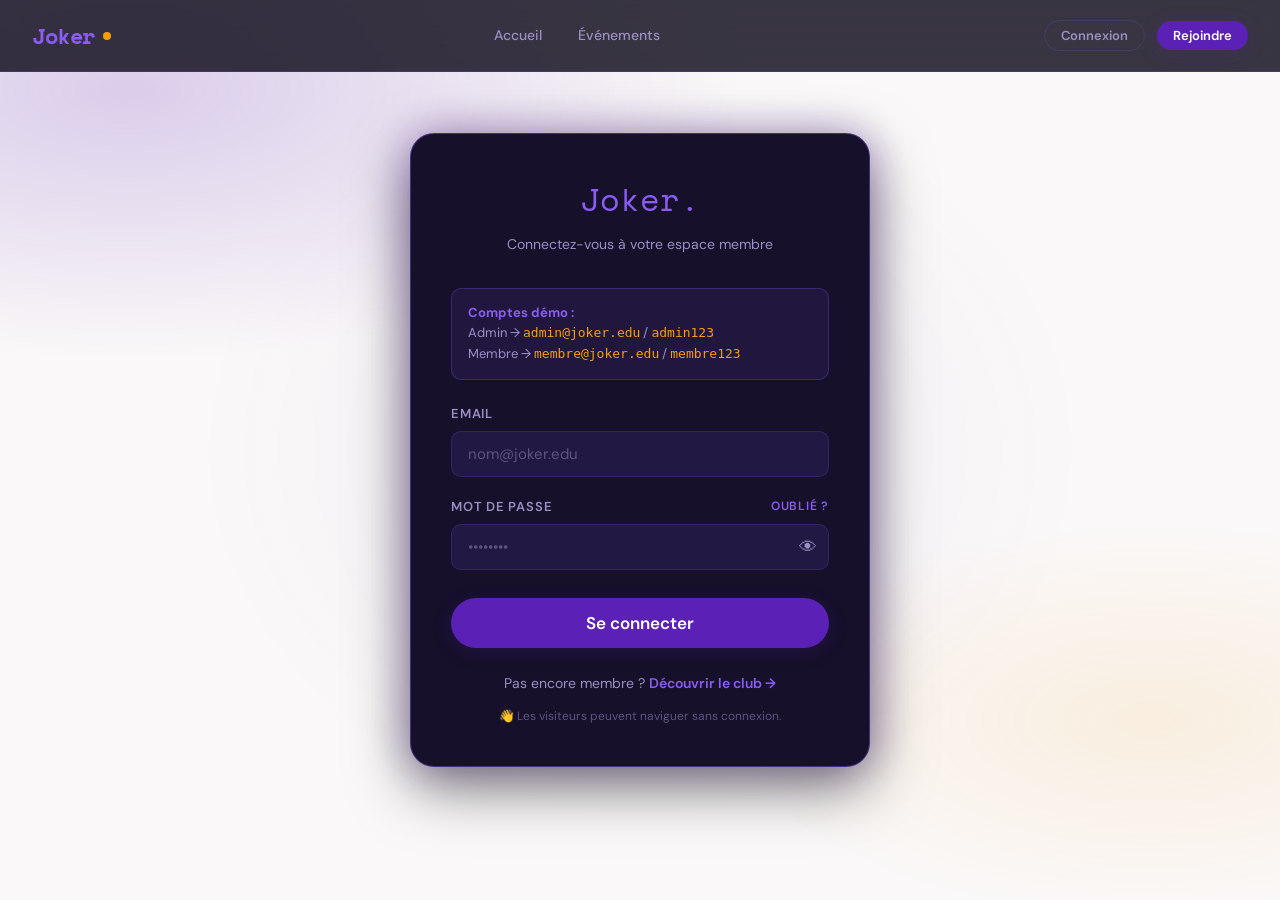
==== commit 0a6ec963: "Nouveau projet propre" ====
--- a/login.html
+++ b/login.html
@@ -1,83 +1,72 @@
 <!DOCTYPE html>
 <html lang="fr">
 <head>
-  <meta charset="UTF-8">
-  <meta name="viewport" content="width=device-width, initial-scale=1.0">
-  <title>Club Joker — Connexion</title>
-  <link rel="stylesheet" href="https://cdn.jsdelivr.net/npm/bootstrap@5.3.2/dist/css/bootstrap.min.css">
-  <link rel="stylesheet" href="https://cdn.jsdelivr.net/npm/bootstrap-icons@1.11.3/font/bootstrap-icons.css">
-  <link rel="stylesheet" href="style.css">
+  <meta charset="utf-8"/>
+  <meta name="viewport" content="width=device-width, initial-scale=1.0"/>
+  <title>Connexion — Joker University Club</title>
+  <link rel="stylesheet" href="css/styles.css"/>
 </head>
-<body data-page="login" class="login-page">
+<body>
 
-  <div class="container px-3">
-    <div class="d-flex justify-content-center">
-      <div class="login-card animate-fadeInUp">
+  <div id="nav-root"></div>
 
-        <!-- Logo -->
-        <div class="login-logo">🃏 Club <span>Joker</span></div>
-        <p class="text-center text-muted small mb-4">Connectez-vous à votre compte</p>
+  <div class="login-page">
+    <div class="login-card anim-scale">
 
-        <!-- Demo Credentials -->
-        <div class="alert" style="background:rgba(26,58,107,0.07);border:1px solid rgba(26,58,107,0.15);border-radius:var(--radius);font-size:.82rem;color:var(--blue)" role="alert">
-          <strong><i class="bi bi-key-fill me-1"></i>Comptes de démonstration :</strong><br>
-          <div class="mt-1">
-            <span class="badge-status active me-1">Admin</span>
-            <code>admin@joker.tn</code> / <code>admin123</code>
+      <div class="login-logo">Joker.</div>
+      <p class="login-sub">Connectez-vous à votre espace membre</p>
+
+      <!-- Demo info -->
+      <div style="background:rgba(139,92,246,0.1);border:1px solid rgba(139,92,246,0.25);border-radius:var(--radius-md);padding:0.875rem 1rem;margin-bottom:1.5rem;font-size:0.8125rem;color:var(--text-muted);">
+        <strong style="color:var(--primary-light);">Comptes démo :</strong><br>
+        Admin → <code style="color:var(--accent);">admin@joker.edu</code> / <code style="color:var(--accent);">admin123</code><br>
+        Membre → <code style="color:var(--accent);">membre@joker.edu</code> / <code style="color:var(--accent);">membre123</code>
+      </div>
+
+      <form id="login-form">
+        <div class="form-group">
+          <label class="form-label">Email</label>
+          <input class="form-input" id="login-email" type="email" placeholder="nom@joker.edu" required/>
+          <div class="form-error" id="err-email">Email invalide.</div>
+        </div>
+        <div class="form-group">
+          <label class="form-label" style="display:flex;justify-content:space-between;">
+            <span>Mot de passe</span>
+            <a href="#" style="font-size:0.75rem;color:var(--primary-light);">Oublié ?</a>
+          </label>
+          <div style="position:relative;">
+            <input class="form-input" id="login-password" type="password" placeholder="••••••••" required
+                   style="padding-right:2.75rem;"/>
+            <button type="button" id="toggle-pwd"
+                    style="position:absolute;right:0.75rem;top:50%;transform:translateY(-50%);background:none;border:none;color:var(--text-muted);cursor:pointer;font-size:1.125rem;">
+              👁
+            </button>
           </div>
-          <div class="mt-1">
-            <span class="badge-status accepted me-1">Membre</span>
-            <code>sarra@joker.tn</code> / <code>membre123</code>
-          </div>
+          <div class="form-error" id="err-password">Mot de passe incorrect.</div>
         </div>
 
-        <!-- Form -->
-        <form id="login-form" class="form-joker mt-3">
-          <div class="mb-3">
-            <label for="login-email" class="form-label">Email</label>
-            <div class="input-group">
-              <span class="input-group-text" style="background:var(--beige-light);border:2px solid var(--beige-dark);border-right:none;border-radius:var(--radius) 0 0 var(--radius)">
-                <i class="bi bi-envelope-fill text-blue"></i>
-              </span>
-              <input type="email" class="form-control" id="login-email" placeholder="votre@email.com"
-                style="border-left:none;border-radius:0 var(--radius) var(--radius) 0" required>
-            </div>
-          </div>
-          <div class="mb-4">
-            <label for="login-password" class="form-label">Mot de passe</label>
-            <div class="input-group">
-              <span class="input-group-text" style="background:var(--beige-light);border:2px solid var(--beige-dark);border-right:none;border-radius:var(--radius) 0 0 var(--radius)">
-                <i class="bi bi-lock-fill text-blue"></i>
-              </span>
-              <input type="password" class="form-control" id="login-password" placeholder="••••••••"
-                style="border-left:none;border-radius:0 var(--radius) var(--radius) 0" required>
-            </div>
-          </div>
-          <button type="submit" class="btn btn-joker-blue w-100 py-2">
-            <i class="bi bi-box-arrow-in-right me-2"></i>Se connecter
-          </button>
-        </form>
+        <button type="submit" class="btn btn-primary btn-block btn-lg" id="login-btn"
+                style="margin-top:0.5rem;">
+          Se connecter
+        </button>
+      </form>
 
-        <hr style="border-color:var(--beige-dark);margin:1.5rem 0">
+      <p style="text-align:center;margin-top:1.5rem;font-size:0.875rem;color:var(--text-muted);">
+        Pas encore membre ?
+        <a href="index.html" style="color:var(--primary-light);font-weight:600;">
+          Découvrir le club →
+        </a>
+      </p>
 
-        <div class="text-center">
-          <p class="small text-muted mb-2">Pas encore membre ?</p>
-          <a href="index.html#rejoindre" class="btn btn-joker-outline w-100">
-            <i class="bi bi-person-plus me-2"></i>Nous rejoindre
-          </a>
-        </div>
-
-        <div class="text-center mt-3">
-          <a href="index.html" class="small" style="color:var(--text-muted)">
-            <i class="bi bi-arrow-left me-1"></i>Retour à l'accueil
-          </a>
-        </div>
-
-      </div>
+      <p style="text-align:center;margin-top:0.75rem;font-size:0.75rem;color:var(--text-faint);">
+        👋 Les visiteurs peuvent naviguer sans connexion.
+      </p>
     </div>
   </div>
 
-  <script src="https://cdn.jsdelivr.net/npm/bootstrap@5.3.2/dist/js/bootstrap.bundle.min.js"></script>
-  <script src="script.js"></script>
+  <div id="toast-container"></div>
+
+  <script src="js/navigation.js"></script>
+  <script src="js/login.js"></script>
 </body>
 </html>
--- a/css/styles.css
+++ b/css/styles.css
@@ -0,0 +1,1044 @@
+/* ============================================================
+   JOKER UNIVERSITY CLUB — Global Styles
+   Font: Clash Display + DM Sans
+   Theme: Bold editorial, deep violet + amber accent
+   ============================================================ */
+
+@import url('https://fonts.googleapis.com/css2?family=DM+Sans:ital,wght@0,300;0,400;0,500;0,600;0,700;1,400&family=Space+Mono:wght@400;700&display=swap');
+
+/* --- Design Tokens --- */
+:root {
+  --primary:        #5b21b6;
+  --primary-dark:   #3b0e8f;
+  --primary-light:  #8b5cf6;
+  --primary-glow:   rgba(91,33,182,0.18);
+  --accent:         #f59e0b;
+  --accent-dark:    #d97706;
+  --accent-light:   #fde68a;
+  --danger:         #dc2626;
+  --success:        #059669;
+  --warning:        #d97706;
+
+  --bg:             #faf8f8;
+  --bg-card:        #16102a;
+  --bg-card-hover:  #1e1638;
+  --bg-elevated:    #211843;
+  --border:         rgba(139,92,246,0.18);
+  --border-bright:  rgba(139,92,246,0.4);
+
+  --text:           #f0ebff;
+  --text-muted:     #9b8fc4;
+  --text-faint:     #5e5480;
+
+  --font-display:   'Space Mono', monospace;
+  --font-body:      'DM Sans', sans-serif;
+
+  --radius-sm:  0.375rem;
+  --radius-md:  0.625rem;
+  --radius-lg:  1rem;
+  --radius-xl:  1.5rem;
+  --radius-full: 9999px;
+
+  --shadow-sm:  0 2px 8px rgba(0,0,0,0.3);
+  --shadow-md:  0 8px 32px rgba(0,0,0,0.4);
+  --shadow-lg:  0 20px 60px rgba(0,0,0,0.5);
+  --shadow-glow: 0 0 40px rgba(91,33,182,0.35);
+  --shadow-accent: 0 0 40px rgba(245,158,11,0.25);
+
+  --nav-h: 72px;
+  --transition: 0.22s cubic-bezier(0.4,0,0.2,1);
+}
+
+/* --- Reset --- */
+*, *::before, *::after { box-sizing: border-box; margin: 0; padding: 0; }
+html { scroll-behavior: smooth; }
+body {
+  font-family: var(--font-body);
+  background: var(--bg);
+  color: var(--text);
+  line-height: 1.6;
+  -webkit-font-smoothing: antialiased;
+  overflow-x: hidden;
+}
+img { max-width: 100%; display: block; }
+a { text-decoration: none; color: inherit; }
+input, select, button, textarea { font-family: var(--font-body); }
+ul { list-style: none; }
+
+/* --- Animated background --- */
+body::before {
+  content: '';
+  position: fixed;
+  inset: 0;
+  background:
+    radial-gradient(ellipse 80% 50% at 10% 10%, rgba(91,33,182,0.2) 0%, transparent 60%),
+    radial-gradient(ellipse 60% 40% at 90% 80%, rgba(245,158,11,0.1) 0%, transparent 55%),
+    radial-gradient(ellipse 50% 60% at 50% 50%, rgba(91,33,182,0.05) 0%, transparent 70%);
+  pointer-events: none;
+  z-index: 0;
+}
+
+/* ============================================================
+   NAVIGATION
+   ============================================================ */
+.nav-header {
+  position: fixed;
+  top: 0; left: 0; right: 0;
+  height: var(--nav-h);
+  z-index: 100;
+  background: rgba(14,10,26,0.82);
+  backdrop-filter: blur(24px);
+  -webkit-backdrop-filter: blur(24px);
+  border-bottom: 1px solid var(--border);
+}
+.nav-inner {
+  max-width: 1320px;
+  margin: 0 auto;
+  height: 100%;
+  padding: 0 2rem;
+  display: flex;
+  align-items: center;
+  justify-content: space-between;
+  gap: 2rem;
+}
+.nav-logo {
+  font-family: var(--font-display);
+  font-size: 1.375rem;
+  font-weight: 700;
+  color: var(--primary-light);
+  letter-spacing: -0.02em;
+  cursor: pointer;
+  transition: color var(--transition);
+  display: flex;
+  align-items: center;
+  gap: 0.5rem;
+}
+.nav-logo .logo-dot {
+  width: 8px; height: 8px;
+  background: var(--accent);
+  border-radius: 50%;
+  display: inline-block;
+  animation: pulse-dot 2s infinite;
+}
+@keyframes pulse-dot {
+  0%,100% { opacity: 1; transform: scale(1); }
+  50% { opacity: 0.5; transform: scale(0.7); }
+}
+.nav-links {
+  display: flex;
+  align-items: center;
+  gap: 0.25rem;
+}
+.nav-links a {
+  font-size: 0.875rem;
+  font-weight: 500;
+  color: var(--text-muted);
+  padding: 0.5rem 1rem;
+  border-radius: var(--radius-md);
+  transition: color var(--transition), background var(--transition);
+  position: relative;
+}
+.nav-links a:hover { color: var(--text); background: rgba(255,255,255,0.05); }
+.nav-links a.active { color: var(--primary-light); }
+.nav-links a.active::after {
+  content: '';
+  position: absolute;
+  bottom: 2px; left: 50%;
+  transform: translateX(-50%);
+  width: 4px; height: 4px;
+  background: var(--accent);
+  border-radius: 50%;
+}
+.nav-actions { display: flex; align-items: center; gap: 0.75rem; }
+
+/* User badge shown when logged in */
+.nav-user-badge {
+  display: none;
+  align-items: center;
+  gap: 0.5rem;
+  padding: 0.375rem 0.875rem;
+  background: var(--bg-elevated);
+  border: 1px solid var(--border);
+  border-radius: var(--radius-full);
+  font-size: 0.8125rem;
+  font-weight: 600;
+  color: var(--primary-light);
+}
+.nav-user-badge.visible { display: flex; }
+.nav-user-dot {
+  width: 7px; height: 7px;
+  background: var(--success);
+  border-radius: 50%;
+}
+
+/* ============================================================
+   BUTTONS
+   ============================================================ */
+.btn {
+  display: inline-flex;
+  align-items: center;
+  justify-content: center;
+  gap: 0.5rem;
+  padding: 0.625rem 1.5rem;
+  border-radius: var(--radius-full);
+  font-family: var(--font-body);
+  font-size: 0.9375rem;
+  font-weight: 600;
+  border: none;
+  cursor: pointer;
+  transition: all var(--transition);
+  white-space: nowrap;
+  position: relative;
+  overflow: hidden;
+}
+.btn::after {
+  content: '';
+  position: absolute;
+  inset: 0;
+  background: rgba(255,255,255,0);
+  transition: background 0.15s;
+}
+.btn:hover::after { background: rgba(255,255,255,0.07); }
+.btn:active { transform: scale(0.96); }
+
+.btn-primary {
+  background: var(--primary);
+  color: #fff;
+  box-shadow: 0 4px 20px var(--primary-glow);
+}
+.btn-primary:hover { background: var(--primary-dark); box-shadow: var(--shadow-glow); }
+
+.btn-accent {
+  background: var(--accent);
+  color: #1a0e00;
+  box-shadow: 0 4px 20px rgba(245,158,11,0.25);
+}
+.btn-accent:hover { background: var(--accent-dark); box-shadow: var(--shadow-accent); }
+
+.btn-outline {
+  background: transparent;
+  color: var(--primary-light);
+  border: 1.5px solid var(--border-bright);
+}
+.btn-outline:hover { background: var(--primary-glow); border-color: var(--primary-light); }
+
+.btn-ghost {
+  background: transparent;
+  color: var(--text-muted);
+  border: 1.5px solid var(--border);
+}
+.btn-ghost:hover { color: var(--text); background: rgba(255,255,255,0.05); }
+
+.btn-danger {
+  background: var(--danger);
+  color: #fff;
+}
+.btn-danger:hover { background: #b91c1c; }
+
+.btn-sm { padding: 0.375rem 1rem; font-size: 0.8125rem; }
+.btn-lg { padding: 0.875rem 2.5rem; font-size: 1.0625rem; }
+.btn-block { width: 100%; }
+
+.btn-icon {
+  width: 36px; height: 36px;
+  padding: 0;
+  border-radius: var(--radius-md);
+  background: var(--bg-elevated);
+  border: 1px solid var(--border);
+  color: var(--text-muted);
+  display: inline-flex;
+  align-items: center;
+  justify-content: center;
+  cursor: pointer;
+  transition: all var(--transition);
+}
+.btn-icon:hover { color: var(--text); border-color: var(--border-bright); }
+.btn-icon svg { width: 16px; height: 16px; }
+
+/* ============================================================
+   LAYOUT
+   ============================================================ */
+.page-wrapper {
+  padding-top: var(--nav-h);
+  min-height: 100vh;
+  position: relative;
+  z-index: 1;
+}
+.container {
+  max-width: 1320px;
+  margin: 0 auto;
+  padding: 0 2rem;
+}
+.section { padding: 5rem 0; }
+.section-sm { padding: 3rem 0; }
+
+/* ============================================================
+   CARDS
+   ============================================================ */
+.card {
+  background: var(--bg-card);
+  border: 1px solid var(--border);
+  border-radius: var(--radius-lg);
+  transition: transform var(--transition), box-shadow var(--transition), border-color var(--transition);
+  overflow: hidden;
+}
+.card:hover {
+  transform: translateY(-4px);
+  box-shadow: var(--shadow-lg);
+  border-color: var(--border-bright);
+}
+
+/* ============================================================
+   BADGES
+   ============================================================ */
+.badge {
+  display: inline-flex;
+  align-items: center;
+  gap: 0.3rem;
+  padding: 0.2rem 0.7rem;
+  border-radius: var(--radius-full);
+  font-size: 0.6875rem;
+  font-weight: 700;
+  text-transform: uppercase;
+  letter-spacing: 0.07em;
+}
+.badge-primary  { background: rgba(91,33,182,0.25); color: var(--primary-light); border: 1px solid rgba(91,33,182,0.4); }
+.badge-accent   { background: rgba(245,158,11,0.2); color: var(--accent); border: 1px solid rgba(245,158,11,0.35); }
+.badge-success  { background: rgba(5,150,105,0.2); color: #34d399; border: 1px solid rgba(5,150,105,0.35); }
+.badge-danger   { background: rgba(220,38,38,0.2); color: #f87171; border: 1px solid rgba(220,38,38,0.35); }
+.badge-muted    { background: rgba(255,255,255,0.06); color: var(--text-muted); border: 1px solid var(--border); }
+
+/* ============================================================
+   FORMS
+   ============================================================ */
+.form-group { margin-bottom: 1.25rem; }
+.form-label {
+  display: block;
+  font-size: 0.8125rem;
+  font-weight: 600;
+  color: var(--text-muted);
+  margin-bottom: 0.4rem;
+  text-transform: uppercase;
+  letter-spacing: 0.06em;
+}
+.form-input, .form-select, .form-textarea {
+  width: 100%;
+  background: var(--bg-elevated);
+  border: 1px solid var(--border);
+  border-radius: var(--radius-md);
+  padding: 0.75rem 1rem;
+  font-family: var(--font-body);
+  font-size: 0.9375rem;
+  color: var(--text);
+  outline: none;
+  transition: border-color var(--transition), box-shadow var(--transition);
+}
+.form-input:focus, .form-select:focus, .form-textarea:focus {
+  border-color: var(--primary-light);
+  box-shadow: 0 0 0 3px rgba(139,92,246,0.15);
+}
+.form-input::placeholder, .form-textarea::placeholder { color: var(--text-faint); }
+.form-select { cursor: pointer; }
+.form-select option { background: var(--bg-elevated); }
+.form-textarea { resize: vertical; min-height: 100px; }
+.form-row { display: grid; grid-template-columns: 1fr 1fr; gap: 1rem; }
+.form-error {
+  font-size: 0.75rem;
+  color: #f87171;
+  margin-top: 0.3rem;
+  display: none;
+}
+.form-error.show { display: block; }
+
+/* ============================================================
+   MODAL
+   ============================================================ */
+.modal-overlay {
+  position: fixed;
+  inset: 0;
+  background: rgba(0,0,0,0.7);
+  backdrop-filter: blur(6px);
+  z-index: 200;
+  display: none;
+  align-items: center;
+  justify-content: center;
+  padding: 2rem;
+  animation: fadeIn 0.2s ease;
+}
+.modal-overlay.open { display: flex; }
+.modal {
+  background: var(--bg-card);
+  border: 1px solid var(--border-bright);
+  border-radius: var(--radius-xl);
+  padding: 2rem;
+  width: 100%;
+  max-width: 520px;
+  max-height: 90vh;
+  overflow-y: auto;
+  position: relative;
+  animation: slideUp 0.3s cubic-bezier(0.16,1,0.3,1);
+}
+.modal-header {
+  display: flex;
+  align-items: center;
+  justify-content: space-between;
+  margin-bottom: 1.5rem;
+}
+.modal-title {
+  font-family: var(--font-display);
+  font-size: 1.125rem;
+  font-weight: 700;
+  color: var(--text);
+}
+.modal-close {
+  background: none;
+  border: none;
+  color: var(--text-muted);
+  cursor: pointer;
+  font-size: 1.5rem;
+  line-height: 1;
+  padding: 0.25rem;
+  transition: color var(--transition);
+}
+.modal-close:hover { color: var(--text); }
+
+/* ============================================================
+   TOAST
+   ============================================================ */
+#toast-container {
+  position: fixed;
+  bottom: 1.5rem;
+  right: 1.5rem;
+  z-index: 9999;
+  display: flex;
+  flex-direction: column;
+  gap: 0.5rem;
+  pointer-events: none;
+}
+.toast {
+  padding: 0.875rem 1.25rem;
+  border-radius: var(--radius-md);
+  font-size: 0.875rem;
+  font-weight: 600;
+  color: #fff;
+  pointer-events: auto;
+  animation: slideUp 0.3s cubic-bezier(0.16,1,0.3,1);
+  display: flex;
+  align-items: center;
+  gap: 0.625rem;
+  min-width: 260px;
+  max-width: 360px;
+  border: 1px solid rgba(255,255,255,0.12);
+  backdrop-filter: blur(12px);
+}
+.toast.success  { background: rgba(5,150,105,0.9); }
+.toast.error    { background: rgba(220,38,38,0.9); }
+.toast.warning  { background: rgba(217,119,6,0.9); }
+.toast.info     { background: rgba(91,33,182,0.9); }
+.toast.removing {
+  opacity: 0;
+  transform: translateX(16px);
+  transition: all 0.25s ease;
+}
+
+/* ============================================================
+   FOOTER
+   ============================================================ */
+.site-footer {
+  background: var(--bg-card);
+  border-top: 1px solid var(--border);
+  padding: 3rem 0 2rem;
+  position: relative;
+  z-index: 1;
+}
+.footer-grid {
+  display: grid;
+  grid-template-columns: 1fr 1fr 1fr 1fr;
+  gap: 2rem;
+}
+.footer-brand-name {
+  font-family: var(--font-display);
+  font-size: 1.25rem;
+  color: var(--primary-light);
+  margin-bottom: 0.75rem;
+}
+.footer-brand-desc { font-size: 0.875rem; color: var(--text-muted); line-height: 1.7; }
+.footer-col-title {
+  font-size: 0.6875rem;
+  font-weight: 700;
+  text-transform: uppercase;
+  letter-spacing: 0.1em;
+  color: var(--text-faint);
+  margin-bottom: 1rem;
+}
+.footer-col ul { display: flex; flex-direction: column; gap: 0.5rem; }
+.footer-col a { font-size: 0.875rem; color: var(--text-muted); transition: color var(--transition); }
+.footer-col a:hover { color: var(--primary-light); }
+.footer-bottom {
+  margin-top: 2.5rem;
+  padding-top: 1.5rem;
+  border-top: 1px solid var(--border);
+  display: flex;
+  justify-content: space-between;
+  align-items: center;
+  flex-wrap: wrap;
+  gap: 1rem;
+  font-size: 0.75rem;
+  color: var(--text-faint);
+}
+
+/* ============================================================
+   PAGE-SPECIFIC: HERO
+   ============================================================ */
+.hero {
+  padding: 7rem 0 5rem;
+  text-align: center;
+  position: relative;
+}
+.hero-eyebrow {
+  display: inline-flex;
+  align-items: center;
+  gap: 0.5rem;
+  padding: 0.375rem 1rem;
+  background: rgba(139,92,246,0.12);
+  border: 1px solid rgba(139,92,246,0.3);
+  border-radius: var(--radius-full);
+  font-size: 0.8125rem;
+  font-weight: 600;
+  color: var(--primary-light);
+  letter-spacing: 0.04em;
+  margin-bottom: 1.5rem;
+}
+.hero-eyebrow .dot { width: 6px; height: 6px; background: var(--accent); border-radius: 50%; }
+.hero-title {
+  font-family: var(--font-display);
+  font-size: clamp(2.5rem, 6vw, 4.5rem);
+  font-weight: 700;
+  line-height: 1.08;
+  letter-spacing: -0.03em;
+  margin-bottom: 1.5rem;
+}
+.hero-title .highlight {
+  color: var(--primary-light);
+  position: relative;
+}
+.hero-title .accent { color: var(--accent); }
+.hero-sub {
+  font-size: 1.125rem;
+  color: var(--text-muted);
+  max-width: 540px;
+  margin: 0 auto 2.5rem;
+  line-height: 1.75;
+}
+.hero-actions { display: flex; align-items: center; justify-content: center; gap: 1rem; flex-wrap: wrap; }
+
+/* Stats row */
+.stats-row {
+  display: flex;
+  align-items: center;
+  justify-content: center;
+  gap: 3rem;
+  flex-wrap: wrap;
+  padding: 2rem 0;
+}
+.stat-item { text-align: center; }
+.stat-value {
+  font-family: var(--font-display);
+  font-size: 2rem;
+  font-weight: 700;
+  color: var(--primary-light);
+  line-height: 1;
+}
+.stat-label { font-size: 0.75rem; color: var(--text-muted); text-transform: uppercase; letter-spacing: 0.08em; margin-top: 0.25rem; }
+
+/* ============================================================
+   EVENT CARDS
+   ============================================================ */
+.events-grid {
+  display: grid;
+  grid-template-columns: repeat(auto-fill, minmax(320px, 1fr));
+  gap: 1.5rem;
+}
+.event-card {
+  background: var(--bg-card);
+  border: 1px solid var(--border);
+  border-radius: var(--radius-lg);
+  overflow: hidden;
+  transition: transform var(--transition), box-shadow var(--transition), border-color var(--transition);
+  display: flex;
+  flex-direction: column;
+}
+.event-card:hover {
+  transform: translateY(-6px);
+  box-shadow: 0 24px 60px rgba(0,0,0,0.5), var(--shadow-glow);
+  border-color: var(--border-bright);
+}
+.event-img {
+  height: 180px;
+  position: relative;
+  overflow: hidden;
+  background: linear-gradient(135deg, var(--primary-dark), var(--bg-elevated));
+  display: flex;
+  align-items: center;
+  justify-content: center;
+}
+.event-img-emoji { font-size: 3.5rem; }
+.event-img-overlay {
+  position: absolute;
+  inset: 0;
+  background: linear-gradient(to bottom, transparent 40%, rgba(0,0,0,0.6));
+}
+.event-img-badge {
+  position: absolute;
+  top: 0.75rem; left: 0.75rem;
+}
+.event-body { padding: 1.25rem; flex: 1; display: flex; flex-direction: column; }
+.event-meta {
+  display: flex;
+  align-items: center;
+  gap: 0.75rem;
+  font-size: 0.75rem;
+  color: var(--text-faint);
+  margin-bottom: 0.625rem;
+}
+.event-title {
+  font-family: var(--font-display);
+  font-size: 1rem;
+  font-weight: 700;
+  color: var(--text);
+  margin-bottom: 0.5rem;
+  line-height: 1.35;
+}
+.event-desc {
+  font-size: 0.875rem;
+  color: var(--text-muted);
+  line-height: 1.6;
+  flex: 1;
+  margin-bottom: 1.25rem;
+}
+.event-footer {
+  display: flex;
+  align-items: center;
+  justify-content: space-between;
+  padding-top: 1rem;
+  border-top: 1px solid var(--border);
+  gap: 0.5rem;
+}
+.event-participants {
+  font-size: 0.75rem;
+  color: var(--text-muted);
+  display: flex;
+  align-items: center;
+  gap: 0.375rem;
+}
+
+/* ============================================================
+   MEETING CARDS (GRID)
+   ============================================================ */
+.meetings-grid {
+  display: grid;
+  grid-template-columns: repeat(auto-fill, minmax(280px, 1fr));
+  gap: 1.25rem;
+}
+.meeting-card {
+  background: var(--bg-card);
+  border: 1px solid var(--border);
+  border-radius: var(--radius-lg);
+  padding: 1.5rem;
+  transition: transform var(--transition), border-color var(--transition);
+}
+.meeting-card:hover { transform: translateY(-3px); border-color: var(--border-bright); }
+.meeting-card-header {
+  display: flex;
+  align-items: flex-start;
+  justify-content: space-between;
+  margin-bottom: 1rem;
+}
+.meeting-type-icon {
+  width: 44px; height: 44px;
+  border-radius: var(--radius-md);
+  background: var(--primary-glow);
+  border: 1px solid rgba(139,92,246,0.3);
+  display: flex;
+  align-items: center;
+  justify-content: center;
+  font-size: 1.25rem;
+}
+.meeting-title {
+  font-family: var(--font-display);
+  font-size: 0.9375rem;
+  font-weight: 700;
+  color: var(--text);
+  margin-bottom: 0.375rem;
+}
+.meeting-meta { font-size: 0.8125rem; color: var(--text-muted); }
+
+/* ============================================================
+   TASK ITEMS
+   ============================================================ */
+.task-list { display: flex; flex-direction: column; gap: 0.625rem; }
+.task-item {
+  background: var(--bg-card);
+  border: 1px solid var(--border);
+  border-radius: var(--radius-md);
+  padding: 1rem 1.25rem;
+  display: flex;
+  align-items: center;
+  gap: 1rem;
+  transition: all var(--transition);
+}
+.task-item:hover { border-color: var(--border-bright); background: var(--bg-card-hover); }
+.task-item.done { opacity: 0.5; }
+.task-item.done .task-title { text-decoration: line-through; }
+.task-check {
+  width: 20px; height: 20px;
+  border-radius: 5px;
+  border: 2px solid var(--border-bright);
+  background: transparent;
+  cursor: pointer;
+  display: flex;
+  align-items: center;
+  justify-content: center;
+  transition: all var(--transition);
+  flex-shrink: 0;
+}
+.task-check.checked { background: var(--primary); border-color: var(--primary); }
+.task-check.checked::after { content: '✓'; font-size: 0.75rem; color: #fff; }
+.task-title { font-weight: 500; font-size: 0.9375rem; flex: 1; }
+.task-due { font-size: 0.75rem; color: var(--text-muted); }
+.task-priority-bar {
+  width: 4px;
+  align-self: stretch;
+  border-radius: 4px;
+  flex-shrink: 0;
+}
+.priority-high { background: var(--danger); }
+.priority-med  { background: var(--accent); }
+.priority-low  { background: var(--success); }
+
+/* ============================================================
+   DASHBOARD COMPONENTS
+   ============================================================ */
+.dash-grid {
+  display: grid;
+  grid-template-columns: repeat(auto-fill, minmax(220px, 1fr));
+  gap: 1.25rem;
+  margin-bottom: 2.5rem;
+}
+.dash-card {
+  background: var(--bg-card);
+  border: 1px solid var(--border);
+  border-radius: var(--radius-lg);
+  padding: 1.5rem;
+  transition: all var(--transition);
+}
+.dash-card:hover { border-color: var(--border-bright); box-shadow: var(--shadow-md); }
+.dash-card-icon {
+  font-size: 2rem;
+  margin-bottom: 0.75rem;
+}
+.dash-card-value {
+  font-family: var(--font-display);
+  font-size: 2rem;
+  font-weight: 700;
+  color: var(--primary-light);
+  line-height: 1;
+  margin-bottom: 0.25rem;
+}
+.dash-card-label { font-size: 0.8125rem; color: var(--text-muted); }
+
+.section-header {
+  display: flex;
+  align-items: center;
+  justify-content: space-between;
+  margin-bottom: 1.25rem;
+  flex-wrap: wrap;
+  gap: 0.75rem;
+}
+.section-title {
+  font-family: var(--font-display);
+  font-size: 1.125rem;
+  font-weight: 700;
+  color: var(--text);
+}
+
+/* Members table */
+.members-table {
+  width: 100%;
+  border-collapse: collapse;
+  font-size: 0.875rem;
+}
+.members-table th {
+  text-align: left;
+  padding: 0.75rem 1rem;
+  font-size: 0.6875rem;
+  font-weight: 700;
+  text-transform: uppercase;
+  letter-spacing: 0.08em;
+  color: var(--text-faint);
+  border-bottom: 1px solid var(--border);
+}
+.members-table td {
+  padding: 0.875rem 1rem;
+  border-bottom: 1px solid rgba(139,92,246,0.07);
+  color: var(--text-muted);
+  transition: background var(--transition);
+}
+.members-table tr:hover td { background: rgba(255,255,255,0.02); }
+.member-name { font-weight: 600; color: var(--text); }
+.member-avatar {
+  width: 32px; height: 32px;
+  border-radius: 50%;
+  background: linear-gradient(135deg, var(--primary), var(--primary-light));
+  display: inline-flex;
+  align-items: center;
+  justify-content: center;
+  font-size: 0.8125rem;
+  font-weight: 700;
+  color: #fff;
+  margin-right: 0.5rem;
+}
+
+/* ============================================================
+   LOGIN PAGE
+   ============================================================ */
+.login-page {
+  min-height: 100vh;
+  display: flex;
+  align-items: center;
+  justify-content: center;
+  padding: 2rem;
+  position: relative;
+  z-index: 1;
+}
+.login-card {
+  background: var(--bg-card);
+  border: 1px solid var(--border-bright);
+  border-radius: var(--radius-xl);
+  padding: 2.5rem;
+  width: 100%;
+  max-width: 460px;
+  box-shadow: var(--shadow-lg), var(--shadow-glow);
+}
+.login-logo {
+  text-align: center;
+  font-family: var(--font-display);
+  font-size: 2rem;
+  color: var(--primary-light);
+  margin-bottom: 0.5rem;
+}
+.login-sub {
+  text-align: center;
+  font-size: 0.875rem;
+  color: var(--text-muted);
+  margin-bottom: 2rem;
+}
+.role-pills {
+  display: flex;
+  background: var(--bg-elevated);
+  padding: 4px;
+  border-radius: var(--radius-full);
+  margin-bottom: 1.75rem;
+}
+.role-pill {
+  flex: 1;
+  text-align: center;
+  padding: 0.5rem;
+  border-radius: var(--radius-full);
+  font-size: 0.8125rem;
+  font-weight: 600;
+  color: var(--text-muted);
+  cursor: pointer;
+  transition: all var(--transition);
+  border: none;
+  background: transparent;
+}
+.role-pill.active { background: var(--primary); color: #fff; }
+
+/* ============================================================
+   PAGE HERO VARIATION (for inner pages)
+   ============================================================ */
+.page-hero {
+  padding: 3.5rem 0 2.5rem;
+  border-bottom: 1px solid var(--border);
+  margin-bottom: 3rem;
+}
+.page-hero-inner {
+  display: flex;
+  align-items: flex-end;
+  justify-content: space-between;
+  gap: 2rem;
+  flex-wrap: wrap;
+}
+.page-hero h1 {
+  font-family: var(--font-display);
+  font-size: clamp(1.75rem, 4vw, 2.75rem);
+  font-weight: 700;
+  line-height: 1.1;
+  letter-spacing: -0.03em;
+}
+.page-hero p {
+  color: var(--text-muted);
+  margin-top: 0.5rem;
+  font-size: 0.9375rem;
+  max-width: 480px;
+}
+
+/* ============================================================
+   FILTERS BAR
+   ============================================================ */
+.filters-bar {
+  display: flex;
+  align-items: center;
+  gap: 1rem;
+  margin-bottom: 2rem;
+  flex-wrap: wrap;
+}
+.filter-pill {
+  padding: 0.4375rem 1.125rem;
+  border-radius: var(--radius-full);
+  font-size: 0.8125rem;
+  font-weight: 600;
+  border: 1.5px solid var(--border);
+  background: transparent;
+  color: var(--text-muted);
+  cursor: pointer;
+  transition: all var(--transition);
+}
+.filter-pill:hover { border-color: var(--border-bright); color: var(--text); }
+.filter-pill.active { background: var(--primary); border-color: var(--primary); color: #fff; }
+.search-input-wrap { flex: 1; max-width: 280px; position: relative; }
+.search-input-wrap input {
+  width: 100%;
+  background: var(--bg-card);
+  border: 1px solid var(--border);
+  border-radius: var(--radius-full);
+  padding: 0.5rem 1rem 0.5rem 2.25rem;
+  font-size: 0.875rem;
+  color: var(--text);
+  outline: none;
+  transition: border-color var(--transition);
+}
+.search-input-wrap input:focus { border-color: var(--border-bright); }
+.search-input-wrap input::placeholder { color: var(--text-faint); }
+.search-icon {
+  position: absolute;
+  left: 0.75rem; top: 50%;
+  transform: translateY(-50%);
+  color: var(--text-faint);
+  font-size: 0.875rem;
+}
+
+/* ============================================================
+   INSCRIPTION FORM (for event registration)
+   ============================================================ */
+.inscription-success {
+  text-align: center;
+  padding: 2rem 0;
+  display: none;
+}
+.inscription-success.show { display: block; }
+.inscription-success .success-icon { font-size: 3rem; margin-bottom: 1rem; }
+.inscription-success h3 {
+  font-family: var(--font-display);
+  font-size: 1.25rem;
+  color: var(--text);
+  margin-bottom: 0.5rem;
+}
+.inscription-success p { color: var(--text-muted); font-size: 0.9375rem; }
+
+/* ============================================================
+   ATTENDANCE
+   ============================================================ */
+.attendance-row {
+  display: flex;
+  align-items: center;
+  gap: 1rem;
+  padding: 0.75rem 1rem;
+  border-radius: var(--radius-md);
+  border: 1px solid var(--border);
+  background: var(--bg-card);
+  margin-bottom: 0.5rem;
+  transition: all var(--transition);
+}
+.attendance-row.present { border-color: rgba(5,150,105,0.4); background: rgba(5,150,105,0.06); }
+.attendance-check { cursor: pointer; accent-color: var(--primary); width: 18px; height: 18px; }
+
+/* ============================================================
+   ANIMATIONS
+   ============================================================ */
+@keyframes fadeIn   { from { opacity: 0; } to { opacity: 1; } }
+@keyframes slideUp  { from { opacity: 0; transform: translateY(16px); } to { opacity: 1; transform: translateY(0); } }
+@keyframes slideIn  { from { opacity: 0; transform: translateX(-20px); } to { opacity: 1; transform: translateX(0); } }
+@keyframes scaleIn  { from { opacity: 0; transform: scale(0.92); } to { opacity: 1; transform: scale(1); } }
+@keyframes glow     { 0%,100% { box-shadow: 0 0 20px rgba(91,33,182,0.2); } 50% { box-shadow: 0 0 40px rgba(91,33,182,0.45); } }
+
+.anim-fade { animation: fadeIn 0.4s ease; }
+.anim-up   { animation: slideUp 0.4s cubic-bezier(0.16,1,0.3,1); }
+.anim-scale { animation: scaleIn 0.35s cubic-bezier(0.16,1,0.3,1); }
+
+/* Staggered children */
+.stagger > * { animation: slideUp 0.5s cubic-bezier(0.16,1,0.3,1) both; }
+.stagger > *:nth-child(1) { animation-delay: 0.05s; }
+.stagger > *:nth-child(2) { animation-delay: 0.1s; }
+.stagger > *:nth-child(3) { animation-delay: 0.15s; }
+.stagger > *:nth-child(4) { animation-delay: 0.2s; }
+.stagger > *:nth-child(5) { animation-delay: 0.25s; }
+.stagger > *:nth-child(6) { animation-delay: 0.3s; }
+
+/* ============================================================
+   TABS
+   ============================================================ */
+.tab-bar {
+  display: flex;
+  background: var(--bg-elevated);
+  padding: 4px;
+  border-radius: var(--radius-full);
+  gap: 2px;
+}
+.tab-btn {
+  padding: 0.5rem 1.25rem;
+  border-radius: var(--radius-full);
+  border: none;
+  background: transparent;
+  font-family: var(--font-body);
+  font-size: 0.875rem;
+  font-weight: 600;
+  color: var(--text-muted);
+  cursor: pointer;
+  transition: all var(--transition);
+}
+.tab-btn.active { background: var(--primary); color: #fff; }
+.tab-content { display: none; }
+.tab-content.active { display: block; animation: fadeIn 0.25s ease; }
+
+/* ============================================================
+   EMPTY STATE
+   ============================================================ */
+.empty-state {
+  text-align: center;
+  padding: 3rem 2rem;
+  color: var(--text-muted);
+}
+.empty-state-icon { font-size: 2.5rem; margin-bottom: 0.75rem; }
+.empty-state h3 { font-family: var(--font-display); margin-bottom: 0.5rem; color: var(--text); }
+
+/* ============================================================
+   RESPONSIVE
+   ============================================================ */
+@media (max-width: 1024px) {
+  .footer-grid { grid-template-columns: 1fr 1fr; }
+}
+@media (max-width: 768px) {
+  .nav-links { display: none; }
+  .form-row { grid-template-columns: 1fr; }
+  .footer-grid { grid-template-columns: 1fr; }
+  .page-hero-inner { flex-direction: column; align-items: flex-start; }
+  .events-grid { grid-template-columns: 1fr; }
+  .meetings-grid { grid-template-columns: 1fr; }
+}
+@media (max-width: 480px) {
+  .hero { padding: 4rem 0 3rem; }
+  .stats-row { gap: 1.5rem; }
+  .login-card { padding: 1.75rem; }
+}
